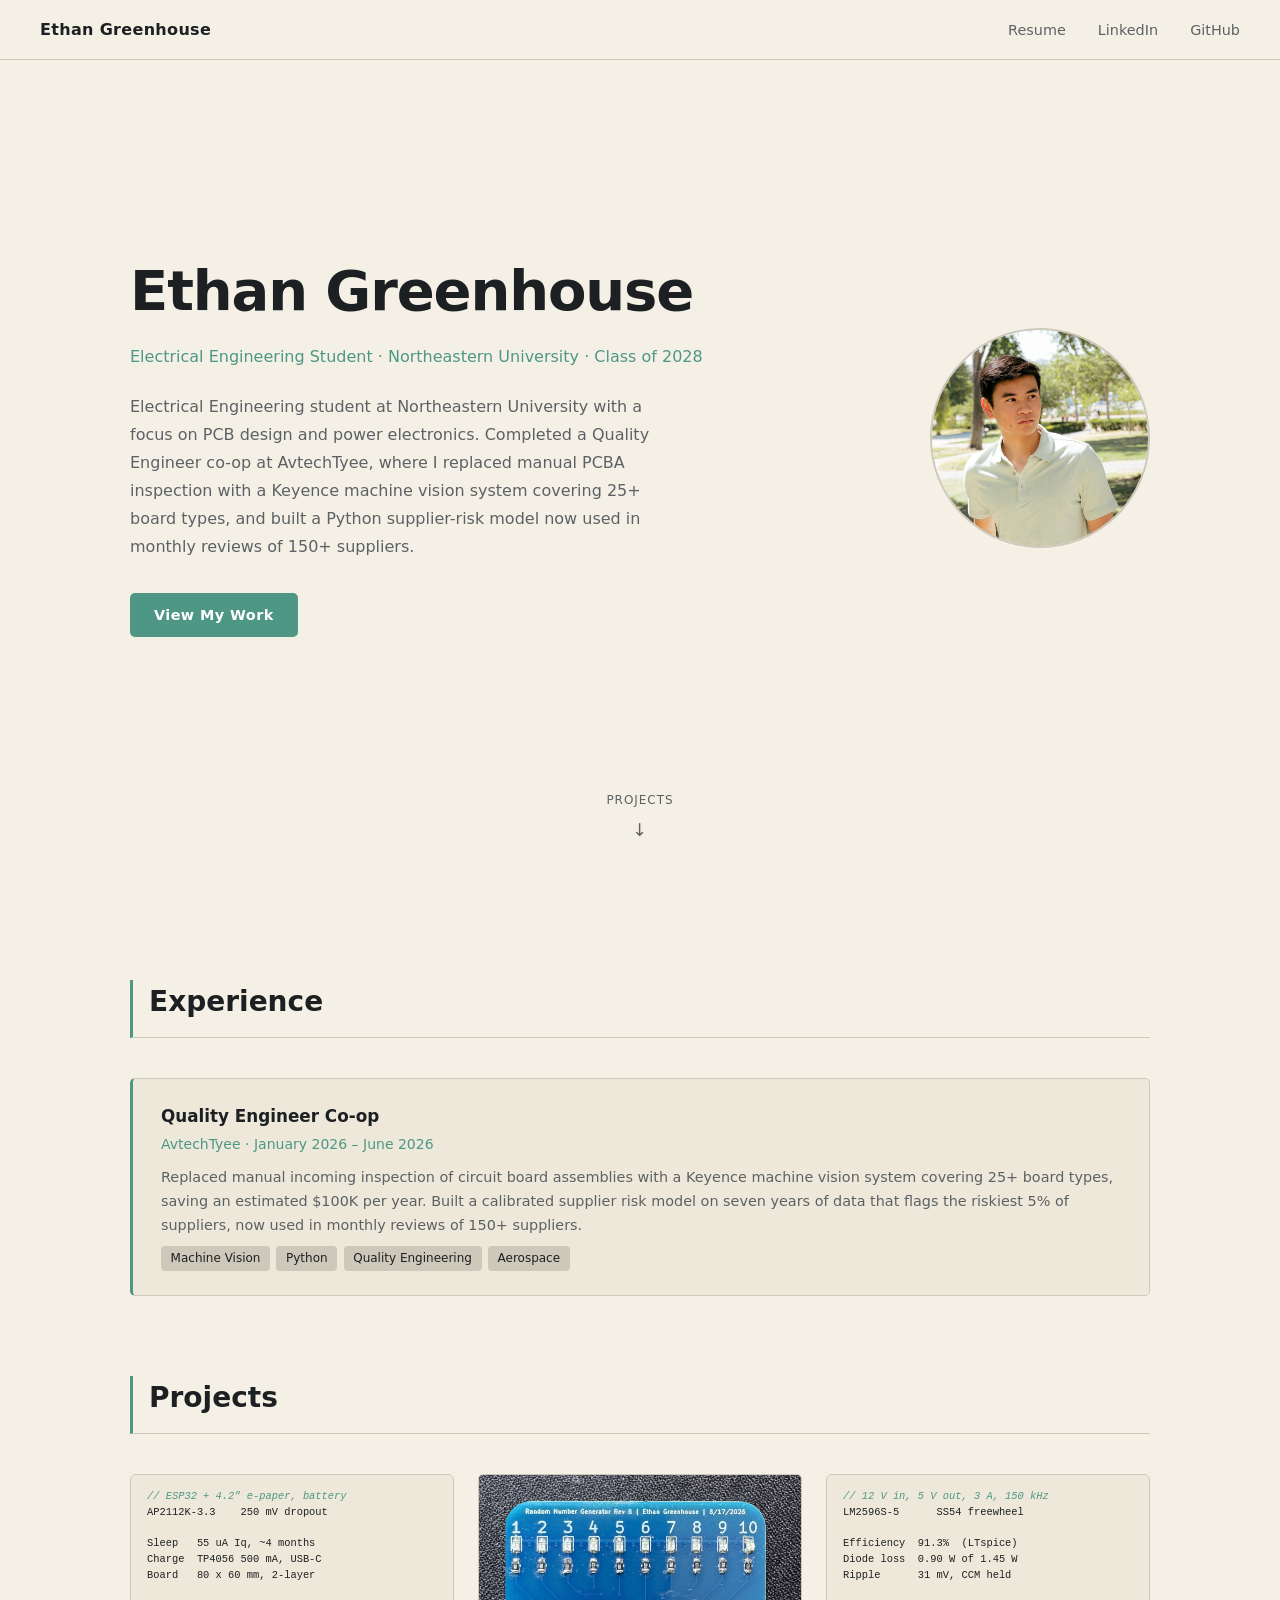
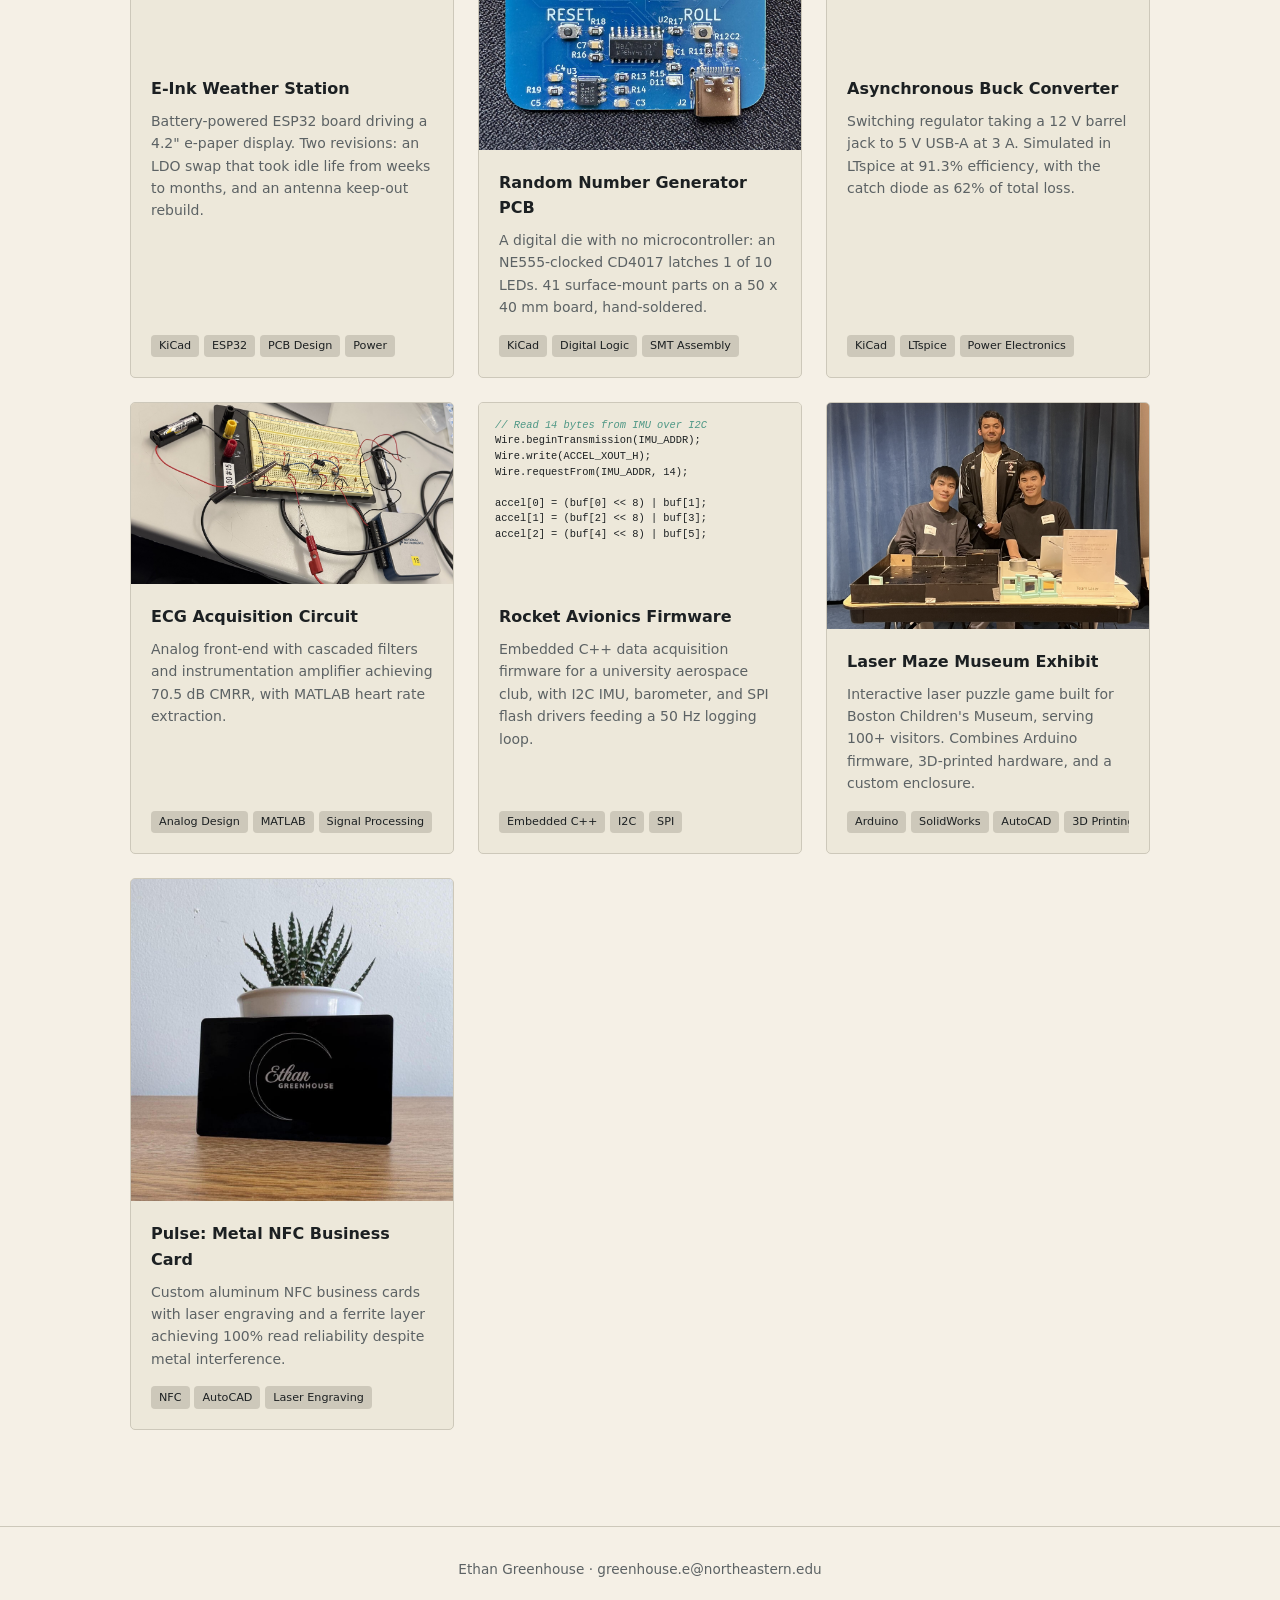
==== index.html @ f6297505 "Add LTspice results, update RNG status, composite render onto cream Reconciling the site against the" ====
<!DOCTYPE html>
<html lang="en">
<head>
  <meta charset="UTF-8" />
  <meta name="viewport" content="width=device-width, initial-scale=1.0" />
  <title>Ethan Greenhouse - Electrical Engineering Portfolio</title>
  <meta name="description" content="Electrical Engineering student at Northeastern University. Portfolio of PCB design, embedded firmware, and analog projects." />
  <link rel="canonical" href="https://ethangreenhouse.com/" />

  <meta property="og:type" content="website" />
  <meta property="og:url" content="https://ethangreenhouse.com/" />
  <meta property="og:title" content="Ethan Greenhouse - Electrical Engineering Portfolio" />
  <meta property="og:description" content="Electrical Engineering student at Northeastern University. Portfolio of PCB design, embedded firmware, and analog projects." />
  <meta property="og:image" content="https://ethangreenhouse.com/images/og-image.png" />

  <meta name="twitter:card" content="summary_large_image" />
  <meta name="twitter:url" content="https://ethangreenhouse.com/" />
  <meta name="twitter:title" content="Ethan Greenhouse - Electrical Engineering Portfolio" />
  <meta name="twitter:description" content="Electrical Engineering student at Northeastern University. Portfolio of PCB design, embedded firmware, and analog projects." />
  <meta name="twitter:image" content="https://ethangreenhouse.com/images/og-image.png" />

  <link rel="icon" type="image/png" href="images/favicon.png" />
  <link rel="stylesheet" href="style.css" />

  <script type="application/ld+json">
  {
    "@context": "https://schema.org",
    "@type": "Person",
    "name": "Ethan Greenhouse",
    "url": "https://ethangreenhouse.com/",
    "image": "https://ethangreenhouse.com/images/profile.jpg",
    "jobTitle": "Electrical Engineering Student",
    "email": "greenhouse.e@northeastern.edu",
    "alumniOf": {
      "@type": "CollegeOrUniversity",
      "name": "Northeastern University"
    },
    "sameAs": [
      "https://www.linkedin.com/in/ethangreenhouse/",
      "https://github.com/EthanGreenhouse"
    ],
    "knowsAbout": [
      "PCB Design",
      "Embedded Firmware",
      "Analog Circuit Design",
      "Signal Processing",
      "KiCad",
      "LTspice",
      "SolidWorks",
      "AutoCAD",
      "C++",
      "Python",
      "MATLAB"
    ]
  }
  </script>
</head>
<body>

  <!-- NAV -->
  <nav>
    <span class="nav-name">Ethan Greenhouse</span>
    <ul>
      <li><a href="https://docs.google.com/document/d/1gsTAR54jjcMOcOAFtvFZfDNUDUgtQ1KB/edit?usp=sharing&ouid=106134167172094507117&rtpof=true&sd=true" target="_blank">Resume</a></li>
      <li><a href="https://www.linkedin.com/in/ethangreenhouse/" target="_blank">LinkedIn</a></li>
      <li><a href="https://github.com/EthanGreenhouse" target="_blank">GitHub</a></li>
    </ul>
  </nav>

  <!-- HERO -->
  <section id="hero">
    <div class="hero-content">
      <div class="hero-text">
        <h1>Ethan Greenhouse</h1>
        <p class="tagline">Electrical Engineering Student · Northeastern University · Class of 2028</p>
        <p class="bio">
          Electrical Engineering student at Northeastern University with a focus on PCB design and power electronics. Completed a Quality Engineer co-op at AvtechTyee, where I replaced manual PCBA inspection with a Keyence machine vision system covering 25+ board types, and built a Python supplier-risk model now used in monthly reviews of 150+ suppliers.
        </p>
        <a href="#projects" class="btn">View My Work</a>
      </div>
      <div class="hero-photo">
        <img src="images/profile.jpg" alt="Ethan Greenhouse" />
      </div>
    </div>
    <div class="scroll-hint">
      <span>Projects</span>
      <div class="arrow">↓</div>
    </div>
  </section>

  <!-- EXPERIENCE -->
  <section id="experience">
    <h2>Experience</h2>
    <a href="projects/avtechtyee-coop.html" class="experience-card">
      <div class="experience-role">Quality Engineer Co-op</div>
      <div class="experience-meta">AvtechTyee · January 2026 – June 2026</div>
      <p class="experience-body">
        Replaced manual incoming inspection of circuit board assemblies with a Keyence machine vision
        system covering 25+ board types, saving an estimated $100K per year. Built a calibrated
        supplier risk model on seven years of data that flags the riskiest 5% of suppliers, now used
        in monthly reviews of 150+ suppliers.
      </p>
      <ul class="tags">
        <li>Machine Vision</li>
        <li>Python</li>
        <li>Quality Engineering</li>
        <li>Aerospace</li>
      </ul>
    </a>
  </section>

  <!-- PROJECTS -->
  <section id="projects">
    <h2>Projects</h2>
    <div class="project-grid">

      <a href="projects/eink-weather-station.html" class="card">
        <div class="card-thumb card-thumb-code">
<pre><span class="cc">// ESP32 + 4.2" e-paper, battery</span>
AP2112K-3.3    250 mV dropout

Sleep   55 uA Iq, ~4 months
Charge  TP4056 500 mA, USB-C
Board   80 x 60 mm, 2-layer</pre>
        </div>
        <div class="card-body">
          <h3>E-Ink Weather Station</h3>
          <p>Battery-powered ESP32 board driving a 4.2" e-paper display. Two revisions: an LDO swap that took idle life from weeks to months, and an antenna keep-out rebuild.</p>
          <ul class="tags">
            <li>KiCad</li>
            <li>ESP32</li>
            <li>PCB Design</li>
            <li>Power</li>
          </ul>
        </div>
      </a>

      <a href="projects/rng-pcb.html" class="card">
        <div class="card-thumb">
          <img src="images/rng-assembled.jpg" alt="Assembled Rev B random number generator board" />
        </div>
        <div class="card-body">
          <h3>Random Number Generator PCB</h3>
          <p>A digital die with no microcontroller: an NE555-clocked CD4017 latches 1 of 10 LEDs. 41 surface-mount parts on a 50 x 40 mm board, hand-soldered.</p>
          <ul class="tags">
            <li>KiCad</li>
            <li>Digital Logic</li>
            <li>SMT Assembly</li>
          </ul>
        </div>
      </a>

      <a href="projects/buck-converter.html" class="card">
        <div class="card-thumb card-thumb-code">
<pre><span class="cc">// 12 V in, 5 V out, 3 A, 150 kHz</span>
LM2596S-5      SS54 freewheel

Efficiency  91.3%  (LTspice)
Diode loss  0.90 W of 1.45 W
Ripple      31 mV, CCM held</pre>
        </div>
        <div class="card-body">
          <h3>Asynchronous Buck Converter</h3>
          <p>Switching regulator taking a 12 V barrel jack to 5 V USB-A at 3 A. Simulated in LTspice at 91.3% efficiency, with the catch diode as 62% of total loss.</p>
          <ul class="tags">
            <li>KiCad</li>
            <li>LTspice</li>
            <li>Power Electronics</li>
          </ul>
        </div>
      </a>

      <a href="projects/ecg-signal-processing.html" class="card">
        <div class="card-thumb">
          <img src="images/ecg-breadboard.jpg" alt="ECG breadboard circuit" />
        </div>
        <div class="card-body">
          <h3>ECG Acquisition Circuit</h3>
          <p>Analog front-end with cascaded filters and instrumentation amplifier achieving 70.5 dB CMRR, with MATLAB heart rate extraction.</p>
          <ul class="tags">
            <li>Analog Design</li>
            <li>MATLAB</li>
            <li>Signal Processing</li>
          </ul>
        </div>
      </a>

      <a href="projects/rocket-avionics.html" class="card">
        <div class="card-thumb card-thumb-code">
<pre><span class="cc">// Read 14 bytes from IMU over I2C</span>
Wire.beginTransmission(IMU_ADDR);
Wire.write(ACCEL_XOUT_H);
Wire.requestFrom(IMU_ADDR, 14);

accel[0] = (buf[0] &lt;&lt; 8) | buf[1];
accel[1] = (buf[2] &lt;&lt; 8) | buf[3];
accel[2] = (buf[4] &lt;&lt; 8) | buf[5];</pre>
        </div>
        <div class="card-body">
          <h3>Rocket Avionics Firmware</h3>
          <p>Embedded C++ data acquisition firmware for a university aerospace club, with I2C IMU, barometer, and SPI flash drivers feeding a 50 Hz logging loop.</p>
          <ul class="tags">
            <li>Embedded C++</li>
            <li>I2C</li>
            <li>SPI</li>
          </ul>
        </div>
      </a>

      <a href="projects/laser-maze.html" class="card">
        <div class="card-thumb">
          <img src="images/laser-maze-team.jpg" alt="Team Laser at Boston Children's Museum" style="object-position: center top;" />
        </div>
        <div class="card-body">
          <h3>Laser Maze Museum Exhibit</h3>
          <p>Interactive laser puzzle game built for Boston Children's Museum, serving 100+ visitors. Combines Arduino firmware, 3D-printed hardware, and a custom enclosure.</p>
          <ul class="tags">
            <li>Arduino</li>
            <li>SolidWorks</li>
            <li>AutoCAD</li>
            <li>3D Printing</li>
          </ul>
        </div>
      </a>

      <a href="projects/pulse-nfc.html" class="card">
        <div class="card-thumb">
          <img src="images/pulse-hero.jpg" alt="Pulse metal NFC business card" style="object-position: center 62%;" />
        </div>
        <div class="card-body">
          <h3>Pulse: Metal NFC Business Card</h3>
          <p>Custom aluminum NFC business cards with laser engraving and a ferrite layer achieving 100% read reliability despite metal interference.</p>
          <ul class="tags">
            <li>NFC</li>
            <li>AutoCAD</li>
            <li>Laser Engraving</li>
          </ul>
        </div>
      </a>

    </div>
  </section>

  <!-- FOOTER -->
  <footer>
    <p>Ethan Greenhouse · <a href="mailto:greenhouse.e@northeastern.edu">greenhouse.e@northeastern.edu</a></p>
  </footer>

</body>
</html>
---- style.css ----
/* ── Reset & Base ── */
*, *::before, *::after {
  box-sizing: border-box;
  margin: 0;
  padding: 0;
}

:root {
  --bg:         #f5f0e6;   /* cream */
  --surface:    #ede8da;   /* slightly deeper cream — cards, surfaces */
  --border:     #cdc8ba;   /* warm gray border */
  --text:       #1c2022;   /* charcoal */
  --muted:      #5c6264;   /* medium charcoal */
  --accent:     #4e9785;   /* muted teal-green */
  --accent-dark:#3a7264;   /* darker teal-green — hover states */
  --accent-dim: #dce9e6;   /* very muted teal-green — tag backgrounds */
  --thumb-bg:   #dbd6ca;   /* warm gray — card thumbnail placeholder */
  --radius:     5px;
  --nav-h:      60px;
}

html {
  scroll-behavior: smooth;
}

body {
  background: var(--bg);
  color: var(--text);
  font-family: 'Segoe UI', system-ui, -apple-system, sans-serif;
  font-size: 16px;
  line-height: 1.6;
}

a {
  color: var(--accent);
  text-decoration: none;
}

/* ── Nav ── */
nav {
  position: fixed;
  top: 0;
  left: 0;
  right: 0;
  height: var(--nav-h);
  background: rgba(245, 240, 230, 0.92);
  backdrop-filter: blur(10px);
  border-bottom: 1px solid var(--border);
  display: flex;
  align-items: center;
  justify-content: space-between;
  padding: 0 2.5rem;
  z-index: 100;
}

.nav-name {
  font-weight: 600;
  font-size: 1rem;
  letter-spacing: 0.02em;
}

nav ul {
  list-style: none;
  display: flex;
  gap: 2rem;
}

nav ul a {
  color: var(--muted);
  font-size: 0.9rem;
  transition: color 0.2s;
}

nav ul a:hover {
  color: var(--text);
}

/* ── Hero ── */
#hero {
  min-height: 100vh;
  display: flex;
  flex-direction: column;
  justify-content: center;
  padding: calc(var(--nav-h) + 2rem) 2.5rem 2rem;
  max-width: 1100px;
  margin: 0 auto;
}

.hero-content {
  display: flex;
  align-items: center;
  gap: 4rem;
  flex: 1;
  padding: 3rem 0;
}

.hero-text {
  flex: 1;
}

.hero-text h1 {
  font-size: clamp(2.2rem, 5vw, 3.5rem);
  font-weight: 700;
  letter-spacing: -0.02em;
  margin-bottom: 0.5rem;
}

.tagline {
  color: var(--accent);
  font-size: 1rem;
  margin-bottom: 1.5rem;
}

.bio {
  color: var(--muted);
  font-size: 1rem;
  max-width: 520px;
  margin-bottom: 2rem;
  line-height: 1.75;
}

.btn {
  display: inline-block;
  padding: 0.65rem 1.5rem;
  background: var(--accent);
  color: #fff;
  border: none;
  border-radius: var(--radius);
  font-size: 0.9rem;
  font-weight: 600;
  letter-spacing: 0.03em;
  transition: background 0.2s;
}

.btn:hover {
  background: var(--accent-dark);
}

/* Hero photo */
.hero-photo {
  flex-shrink: 0;
}

.photo-placeholder {
  width: 220px;
  height: 220px;
  border-radius: 50%;
  border: 2px dashed var(--border);
  background: var(--surface);
  display: flex;
  align-items: center;
  justify-content: center;
  color: var(--muted);
  font-size: 0.85rem;
}

.hero-photo img {
  width: 220px;
  height: 220px;
  border-radius: 50%;
  object-fit: cover;
  border: 2px solid var(--border);
}

/* Scroll hint */
.scroll-hint {
  display: flex;
  flex-direction: column;
  align-items: center;
  gap: 0.35rem;
  color: var(--muted);
  font-size: 0.75rem;
  letter-spacing: 0.08em;
  text-transform: uppercase;
  padding-bottom: 1.5rem;
}

.arrow {
  font-size: 1.1rem;
  animation: bob 1.8s ease-in-out infinite;
}

@keyframes bob {
  0%, 100% { transform: translateY(0); }
  50%       { transform: translateY(5px); }
}

/* ── Experience ── */
#experience {
  max-width: 1100px;
  margin: 0 auto;
  padding: 5rem 2.5rem 0;
}

.experience-card {
  display: block;
  background: var(--surface);
  border: 1px solid var(--border);
  border-left: 3px solid var(--accent);
  border-radius: var(--radius);
  padding: 1.5rem 1.75rem;
  color: var(--text);
  transition: border-color 0.2s, transform 0.2s;
}

.experience-card:hover {
  border-color: var(--accent);
  transform: translateY(-3px);
}

.experience-role {
  font-size: 1.05rem;
  font-weight: 600;
}

.experience-meta {
  color: var(--accent);
  font-size: 0.875rem;
  margin: 0.2rem 0 0.7rem;
}

.experience-card p.experience-body {
  color: var(--muted);
  font-size: 0.9rem;
  line-height: 1.65;
}

/* ── Projects ── */
#projects {
  max-width: 1100px;
  margin: 0 auto;
  padding: 5rem 2.5rem 6rem;
}

#projects h2,
#experience h2 {
  font-size: 1.75rem;
  font-weight: 700;
  margin-bottom: 2.5rem;
  padding-bottom: 0.75rem;
  padding-left: 1rem;
  border-bottom: 1px solid var(--border);
  border-left: 3px solid var(--accent);
}

.project-grid {
  display: grid;
  grid-template-columns: repeat(auto-fill, minmax(300px, 1fr));
  gap: 1.5rem;
}

/* ── Card ── */
.card {
  display: flex;
  flex-direction: column;
  background: var(--surface);
  border: 1px solid var(--border);
  border-radius: var(--radius);
  overflow: hidden;
  color: var(--text);
  transition: border-color 0.2s, transform 0.2s;
}

.card:hover {
  border-color: var(--accent);
  transform: translateY(-3px);
}

.card-thumb {
  width: 100%;
  aspect-ratio: 16 / 9;
  background: var(--thumb-bg);
  display: flex;
  align-items: center;
  justify-content: center;
  color: var(--muted);
  font-size: 0.85rem;
}

.card-thumb img {
  width: 100%;
  height: 100%;
  object-fit: cover;
}

/* Coming Soon thumbnail variant */
.card-thumb-soon {
  background: var(--surface);
  color: var(--muted);
  font-size: 0.9rem;
  font-weight: 500;
  letter-spacing: 0.08em;
  text-transform: uppercase;
}

/* Code snippet thumbnail variant */
.card-thumb-code {
  background: var(--surface);
  align-items: stretch;
  justify-content: stretch;
  padding: 0.9rem 1rem;
  overflow: hidden;
}

.card-thumb-code pre {
  margin: 0;
  font-family: 'Consolas', 'Monaco', 'Courier New', monospace;
  font-size: 0.65rem;
  line-height: 1.5;
  color: var(--text);
  white-space: pre;
  overflow: hidden;
}

.card-thumb-code .cc {
  color: var(--accent);
  font-style: italic;
}

.card-body {
  padding: 1.25rem;
  display: flex;
  flex-direction: column;
  gap: 0.5rem;
  flex: 1;
}

.card-body h3 {
  font-size: 1rem;
  font-weight: 600;
}

.card-body p {
  color: var(--muted);
  font-size: 0.875rem;
  line-height: 1.6;
  flex: 1;
}

.tags {
  list-style: none;
  display: flex;
  flex-wrap: wrap;
  gap: 0.4rem;
  margin-top: 0.5rem;
}

.card .tags {
  flex-wrap: nowrap;
  overflow: hidden;
  gap: 0.3rem;
}

.card .tags li {
  font-size: 0.7rem;
  padding: 0.15rem 0.5rem;
  white-space: nowrap;
  flex-shrink: 0;
}

.tags li {
  background: var(--border);
  color: var(--text);
  font-size: 0.75rem;
  padding: 0.2rem 0.6rem;
  border-radius: 4px;
}

/* ── Footer ── */
footer {
  border-top: 1px solid var(--border);
  text-align: center;
  padding: 2rem;
  color: var(--muted);
  font-size: 0.85rem;
}

footer a {
  color: var(--muted);
}

footer a:hover {
  color: var(--text);
}

/* ── Responsive ── */
@media (max-width: 880px) {
  nav {
    padding: 0 1.5rem;
  }

  nav ul {
    gap: 1.2rem;
  }

  nav ul a {
    font-size: 0.85rem;
  }
}

@media (max-width: 680px) {
  .hero-content {
    flex-direction: column-reverse;
    gap: 2rem;
    text-align: center;
    padding: 2rem 0;
  }

  .bio {
    margin: 0 auto 2rem;
  }

  .hero-text h1 {
    font-size: 2rem;
  }

  .photo-placeholder,
  .hero-photo img {
    width: 180px;
    height: 180px;
  }

  nav {
    padding: 0 1rem;
  }

  nav ul {
    gap: 1rem;
  }

  nav ul a {
    font-size: 0.8rem;
  }

  .nav-name {
    font-size: 0.9rem;
  }

  #hero,
  #projects,
  #experience {
    padding-left: 1.25rem;
    padding-right: 1.25rem;
  }

  #experience {
    padding-top: 3rem;
  }

  #projects {
    padding-top: 3rem;
    padding-bottom: 4rem;
  }

  #projects h2,
  #experience h2 {
    font-size: 1.4rem;
  }

  .project-grid {
    grid-template-columns: 1fr;
    gap: 1.25rem;
  }

  /* Allow card tags to wrap on mobile since cards are full-width */
  .card .tags {
    flex-wrap: wrap;
    overflow: visible;
  }
}

@media (max-width: 420px) {
  nav ul {
    gap: 0.7rem;
  }

  .hero-text h1 {
    font-size: 1.7rem;
  }
}
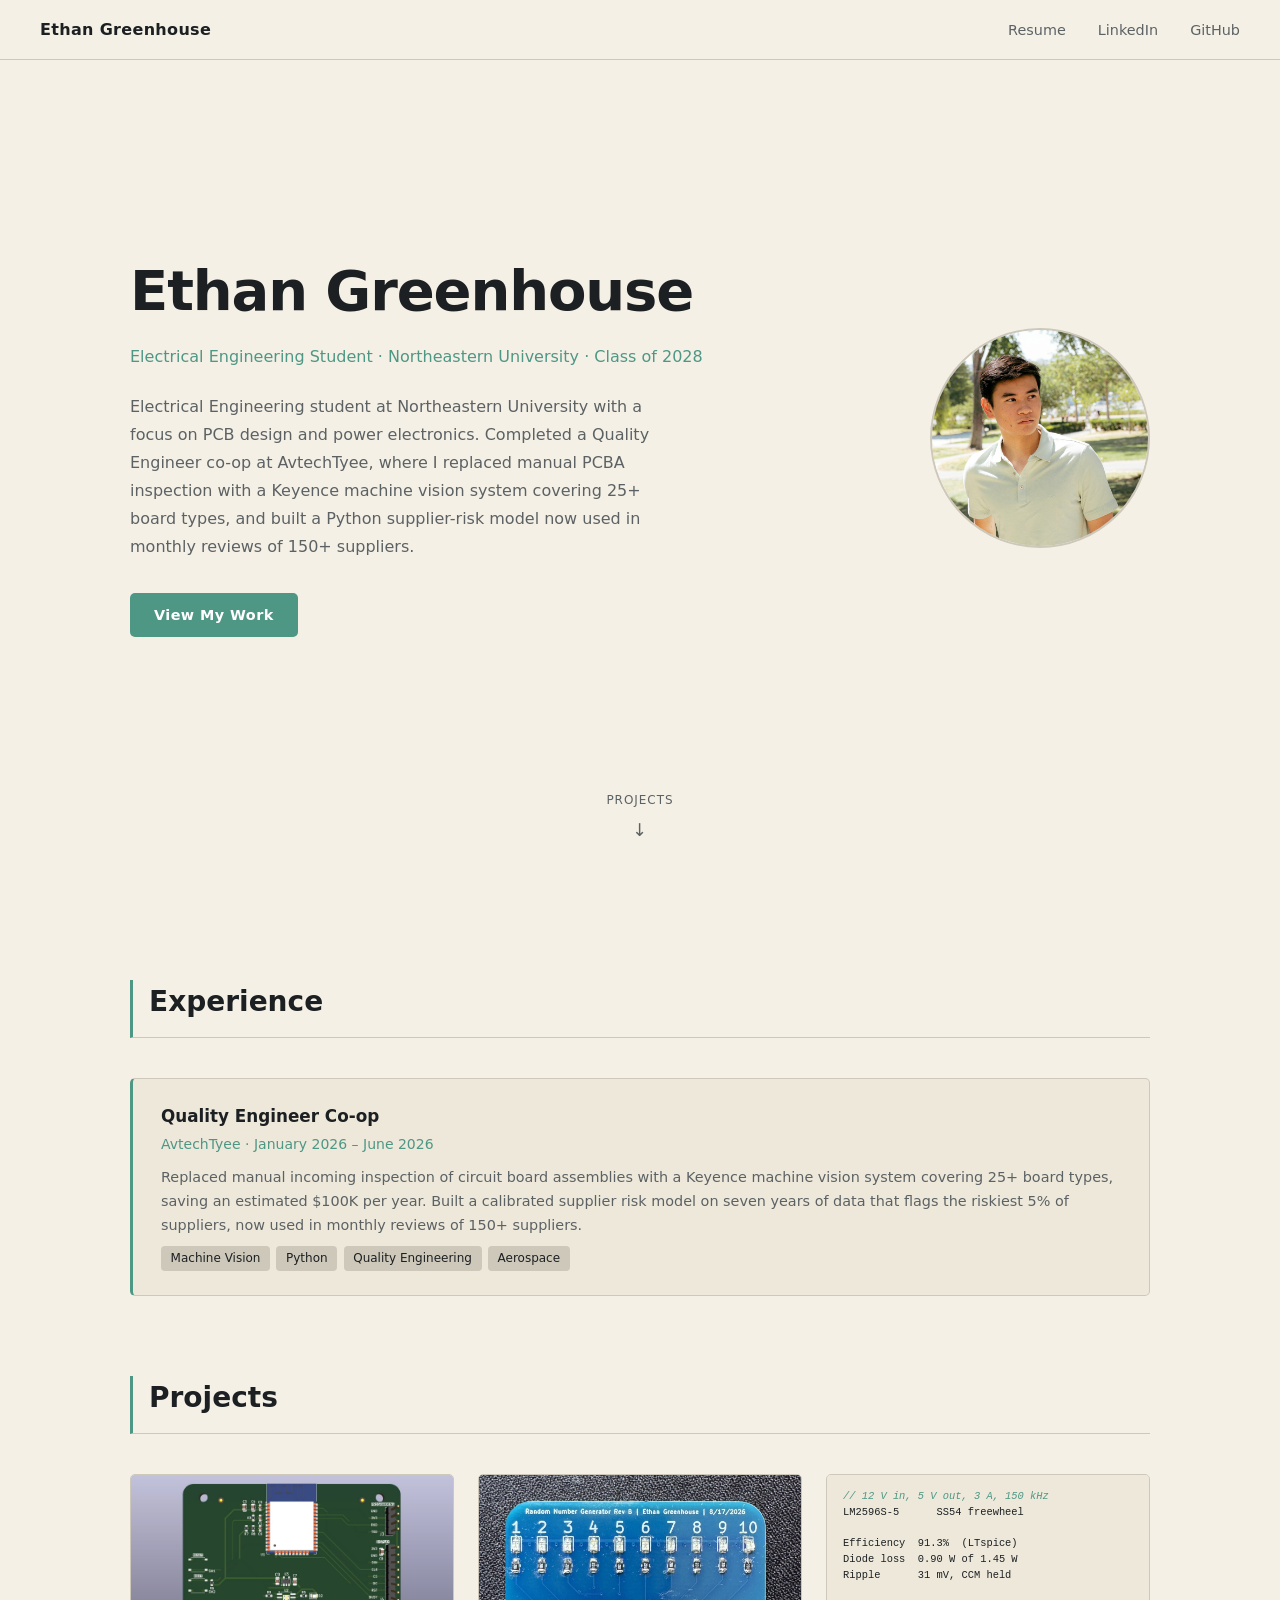
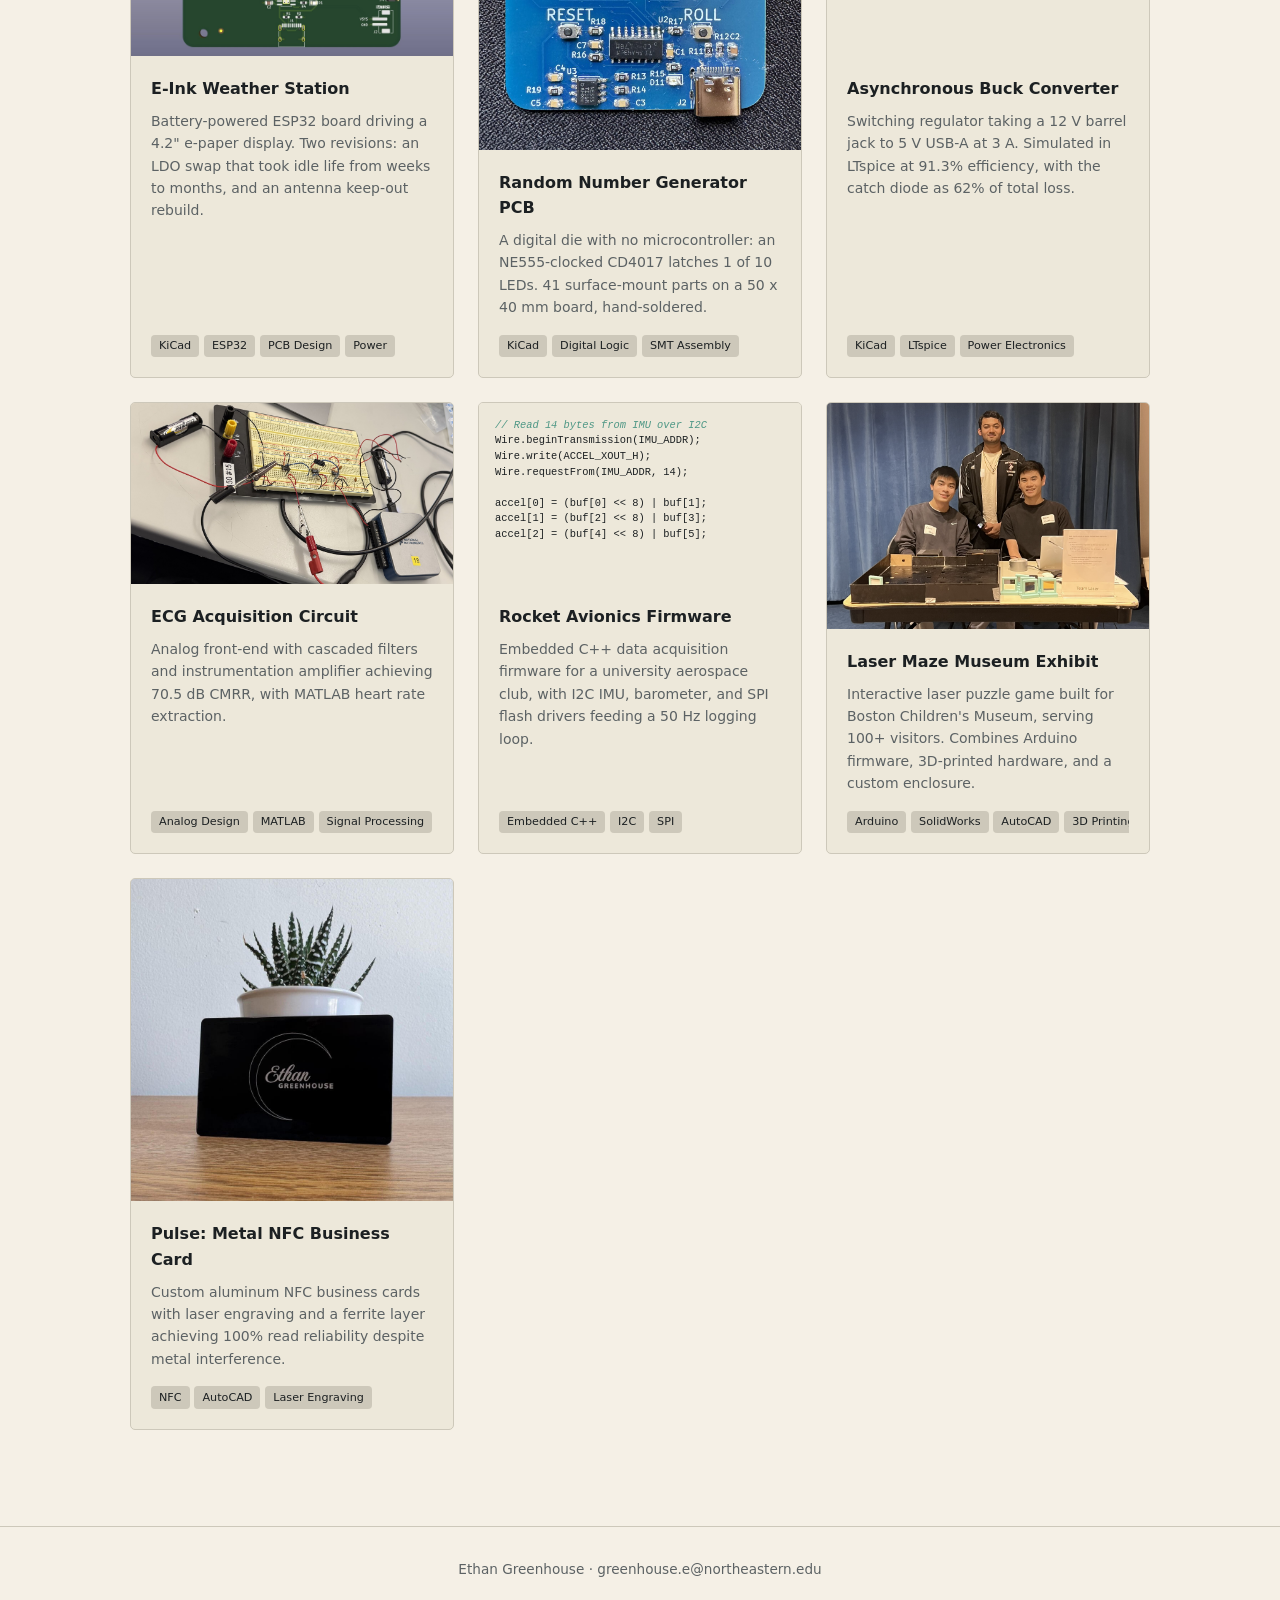
==== commit 473b93ec: "Revert weather render to the original export, use it on the home card Restores images/weather-render" ====
--- a/index.html
+++ b/index.html
@@ -115,13 +115,8 @@
     <div class="project-grid">
 
       <a href="projects/eink-weather-station.html" class="card">
-        <div class="card-thumb card-thumb-code">
-<pre><span class="cc">// ESP32 + 4.2" e-paper, battery</span>
-AP2112K-3.3    250 mV dropout
-
-Sleep   55 uA Iq, ~4 months
-Charge  TP4056 500 mA, USB-C
-Board   80 x 60 mm, 2-layer</pre>
+        <div class="card-thumb">
+          <img src="images/weather-render-card.jpg" alt="3D render of the Rev B.2 weather station board" />
         </div>
         <div class="card-body">
           <h3>E-Ink Weather Station</h3>
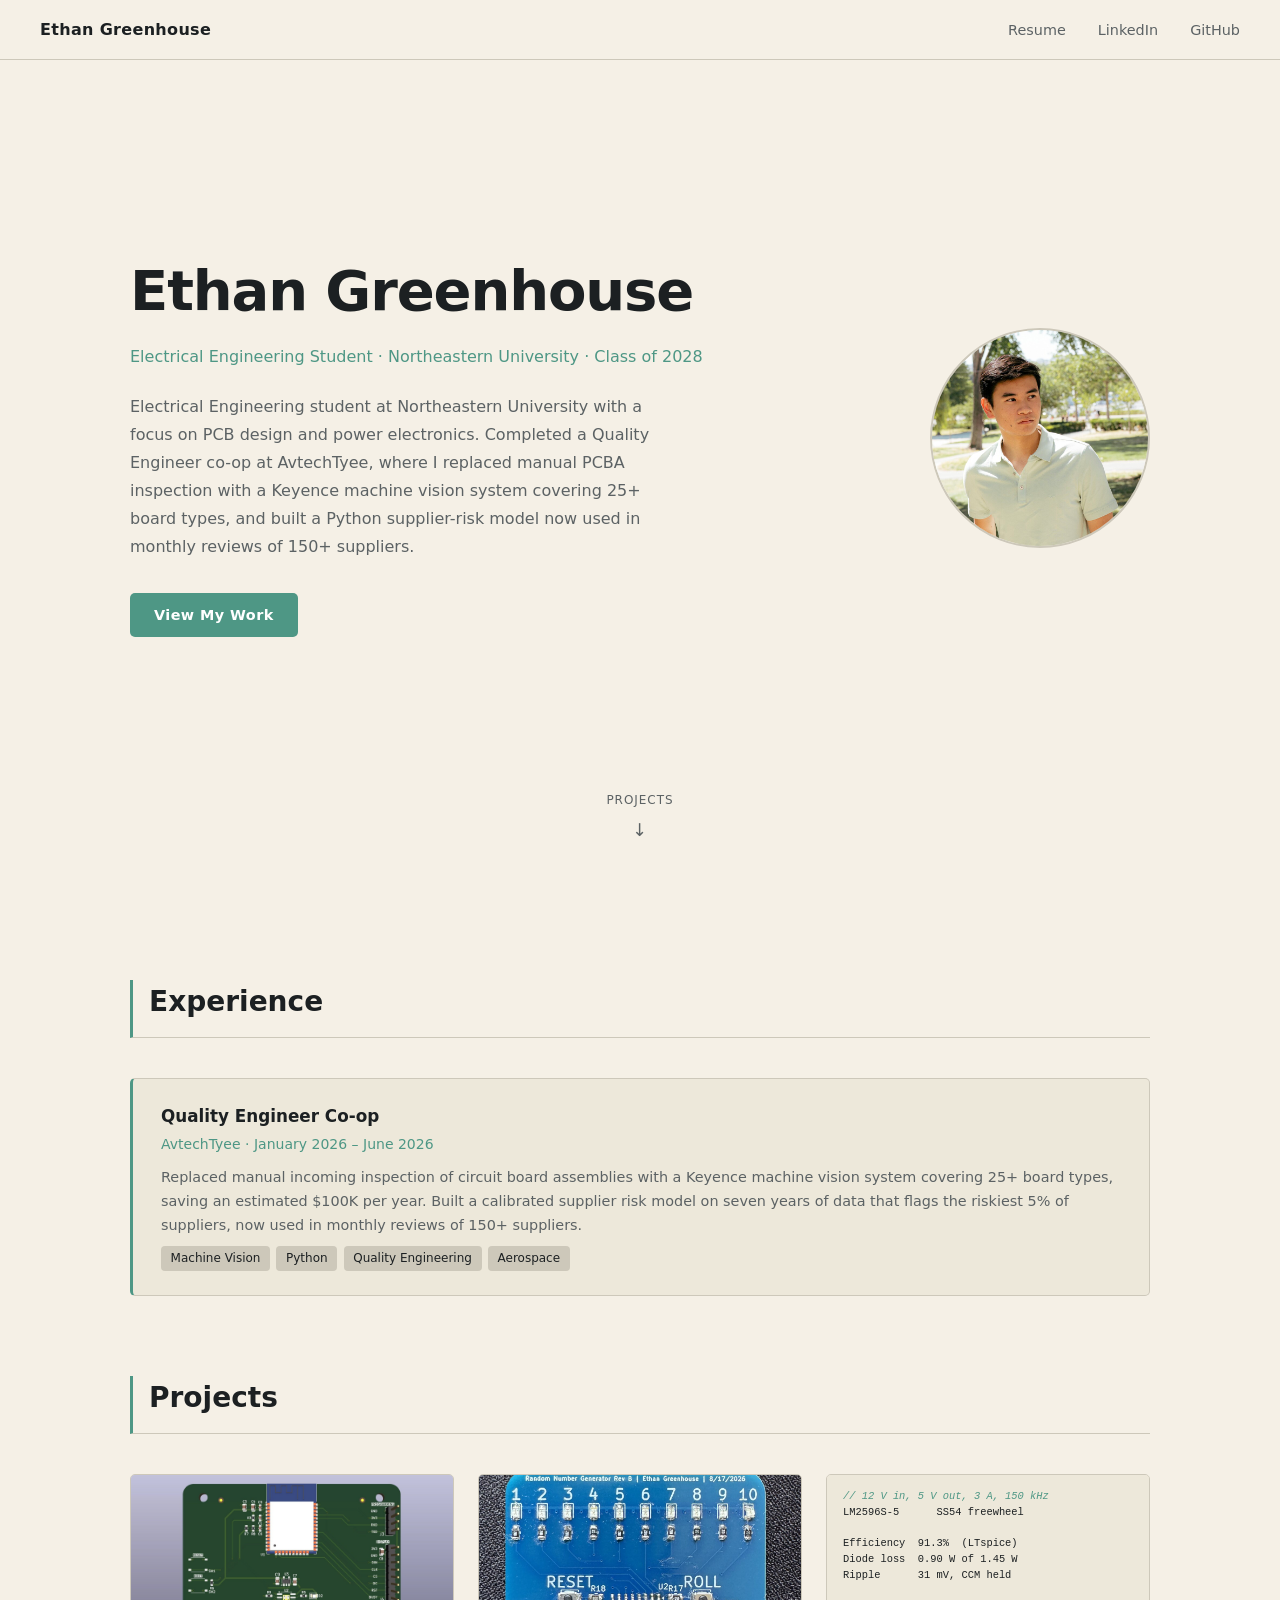
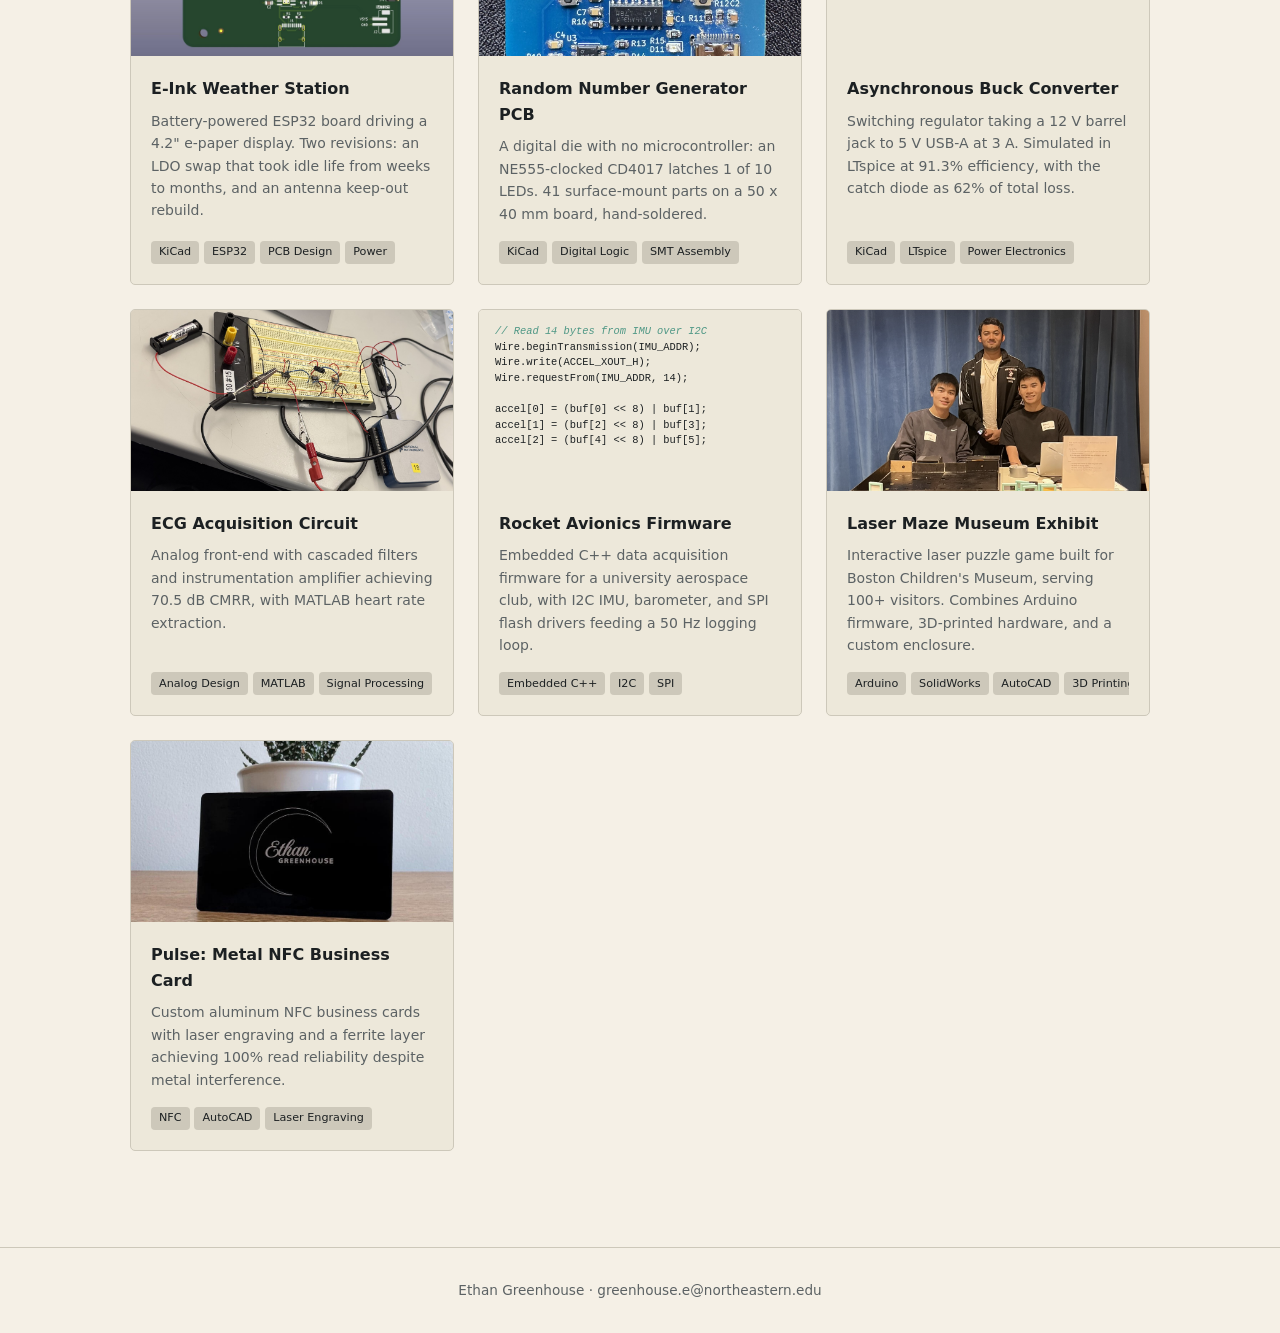
==== commit 331abed3: "Fix card thumbnails escaping their 16:9 ratio .card-thumb declared aspect-ratio 16/9, but any image " ====
--- a/index.html
+++ b/index.html
@@ -132,7 +132,7 @@
 
       <a href="projects/rng-pcb.html" class="card">
         <div class="card-thumb">
-          <img src="images/rng-assembled.jpg" alt="Assembled Rev B random number generator board" />
+          <img src="images/rng-assembled.jpg" alt="Assembled Rev B random number generator board" style="object-position: center 35%;" />
         </div>
         <div class="card-body">
           <h3>Random Number Generator PCB</h3>
--- a/style.css
+++ b/style.css
@@ -267,6 +267,8 @@
 }
 
 .card-thumb {
+  position: relative;
+  overflow: hidden;
   width: 100%;
   aspect-ratio: 16 / 9;
   background: var(--thumb-bg);
@@ -277,7 +279,13 @@
   font-size: 0.85rem;
 }
 
+/* Absolutely positioned so the image cannot contribute intrinsic height.
+   With height:100% alone, a percentage against an aspect-ratio-derived
+   height is indefinite, so any image taller than 16:9 fell back to its
+   own size and stretched the thumbnail out of ratio. */
 .card-thumb img {
+  position: absolute;
+  inset: 0;
   width: 100%;
   height: 100%;
   object-fit: cover;
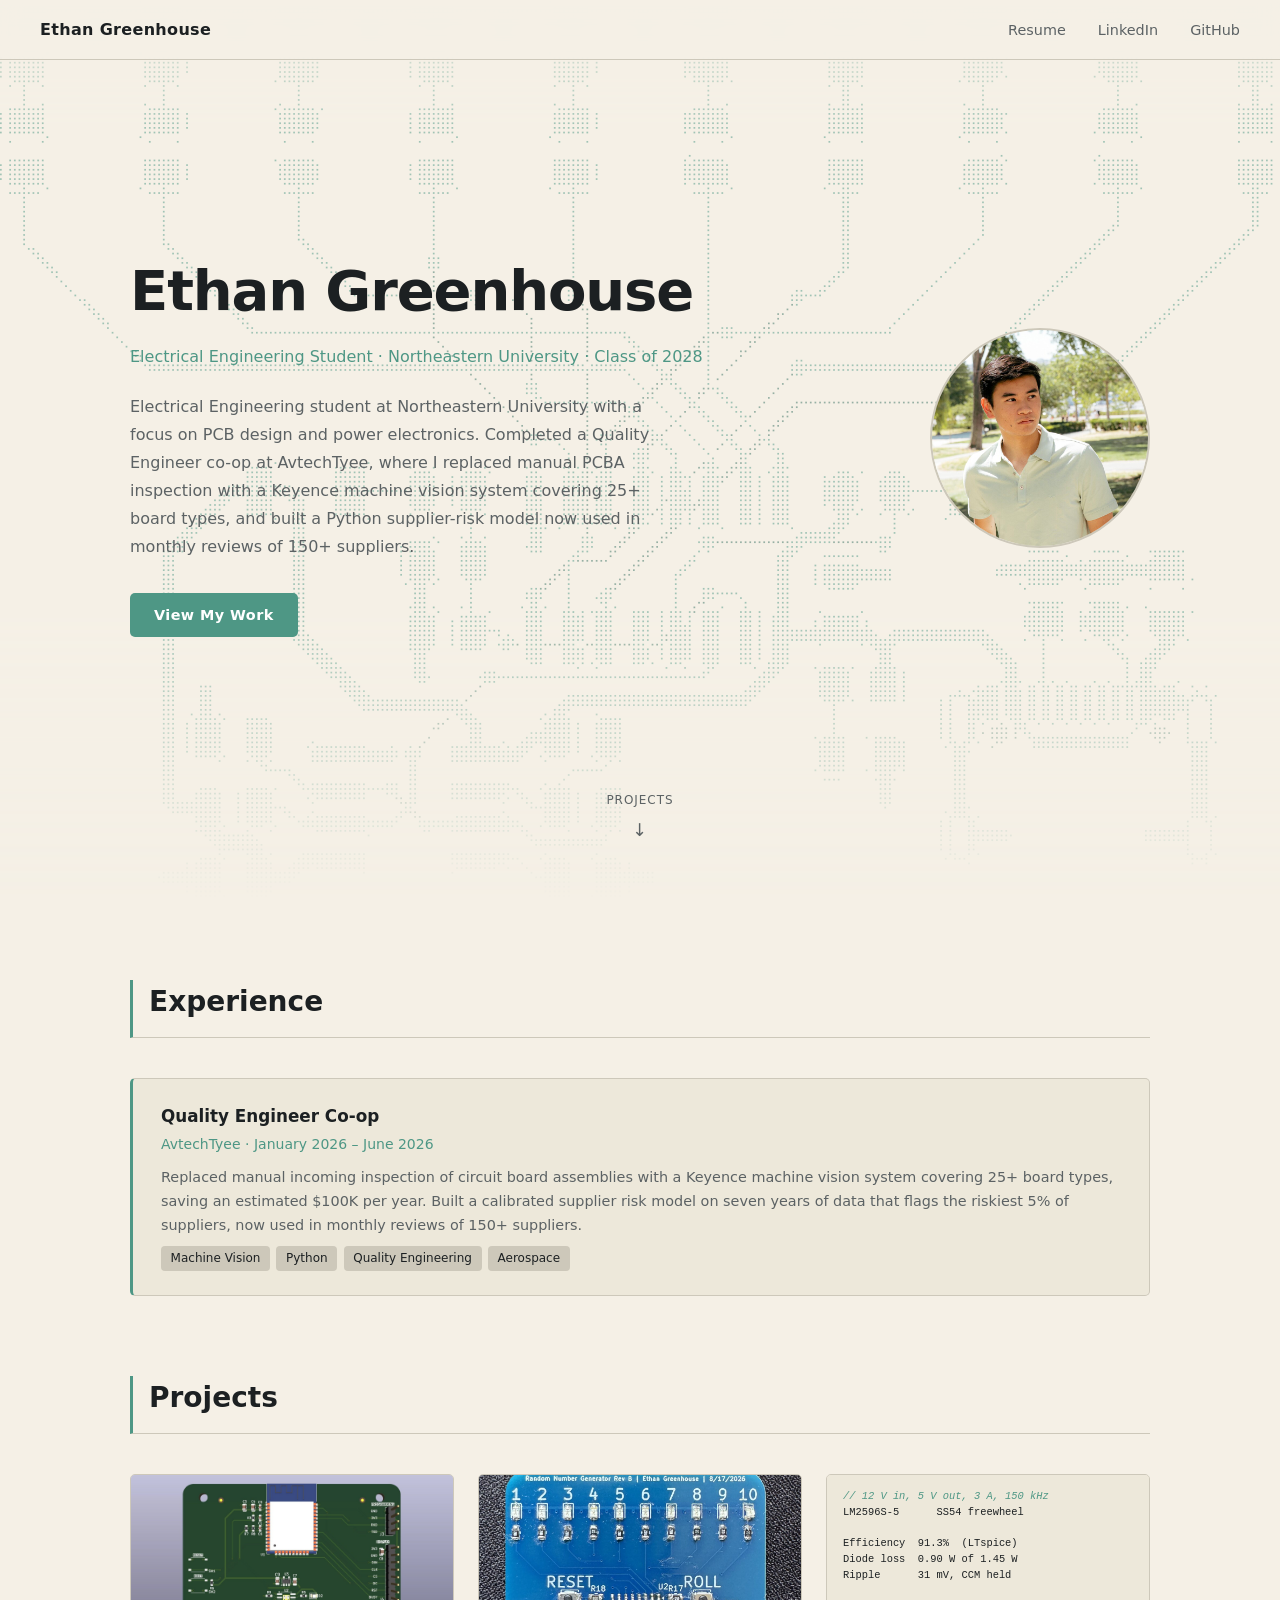
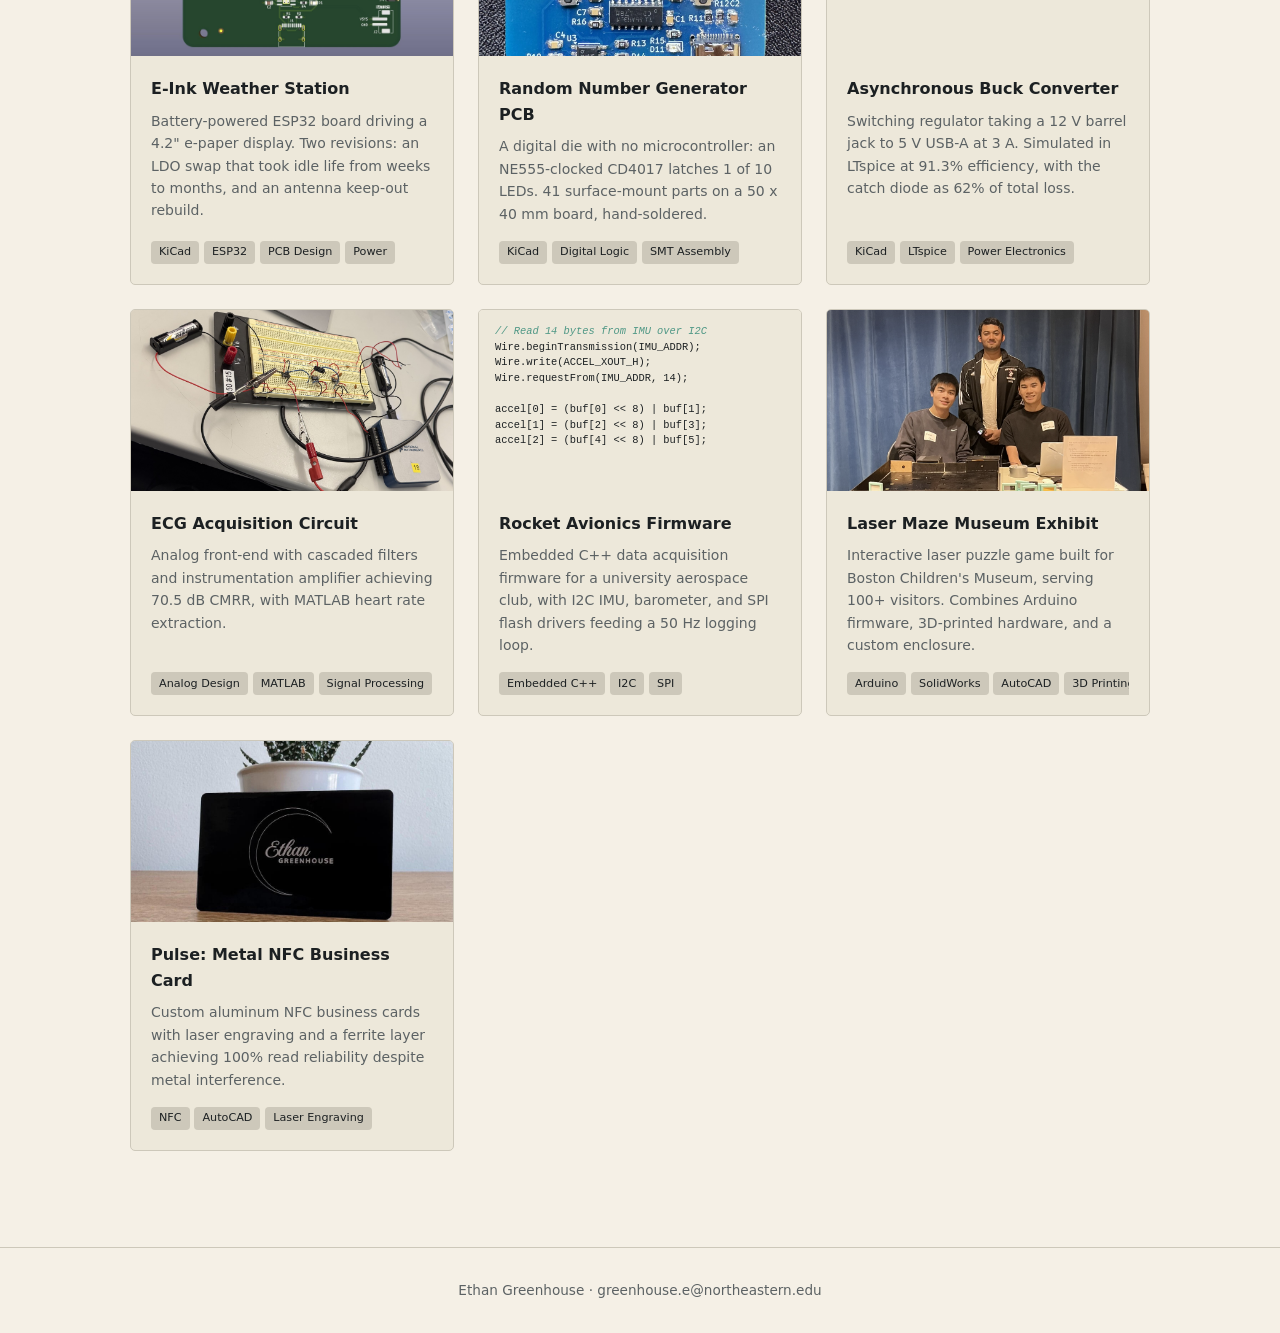
==== commit 6bbca552: "Add an interactive circuit field behind the hero The hero now sits over a particle field sampled fro" ====
--- a/index.html
+++ b/index.html
@@ -69,6 +69,7 @@
 
   <!-- HERO -->
   <section id="hero">
+    <div class="hero-bg" aria-hidden="true"><canvas></canvas></div>
     <div class="hero-content">
       <div class="hero-text">
         <h1>Ethan Greenhouse</h1>
@@ -241,5 +242,6 @@
     <p>Ethan Greenhouse · <a href="mailto:greenhouse.e@northeastern.edu">greenhouse.e@northeastern.edu</a></p>
   </footer>
 
+  <script src="circuit.js" defer></script>
 </body>
 </html>
--- a/style.css
+++ b/style.css
@@ -82,8 +82,6 @@
   flex-direction: column;
   justify-content: center;
   padding: calc(var(--nav-h) + 2rem) 2.5rem 2rem;
-  max-width: 1100px;
-  margin: 0 auto;
 }
 
 .hero-content {
@@ -92,6 +90,9 @@
   gap: 4rem;
   flex: 1;
   padding: 3rem 0;
+  width: 100%;
+  max-width: 1020px;
+  margin: 0 auto;
 }
 
 .hero-text {
@@ -185,6 +186,53 @@
   50%       { transform: translateY(5px); }
 }
 
+/* ── Hero circuit background ── */
+#hero {
+  position: relative;
+  overflow: hidden;
+}
+
+#hero .scroll-hint {
+  width: 100%;
+  max-width: 1020px;
+  margin: 0 auto;
+}
+
+/* Sits behind everything and never takes pointer events, so the button and
+   links stay clickable. The hero itself tracks the cursor instead. */
+.hero-bg {
+  position: absolute;
+  inset: 0;
+  z-index: 0;
+  pointer-events: none;
+  /* Fade in under the nav and out into the page, so the field does not stop
+     at a hard line where the section ends. */
+  -webkit-mask-image: linear-gradient(to bottom,
+    transparent 0%, #000 14%, #000 68%, transparent 100%);
+  mask-image: linear-gradient(to bottom,
+    transparent 0%, #000 14%, #000 68%, transparent 100%);
+}
+
+.hero-bg canvas {
+  display: block;
+  width: 100%;
+  height: 100%;
+}
+
+#hero .hero-content,
+#hero .scroll-hint {
+  position: relative;
+  z-index: 1;
+}
+
+/* On a tall phone the board has to be cropped so hard that it reads as
+   scattered dots rather than a circuit, so it is dropped there. */
+@media (max-width: 700px) {
+  .hero-bg {
+    display: none;
+  }
+}
+
 /* ── Experience ── */
 #experience {
   max-width: 1100px;
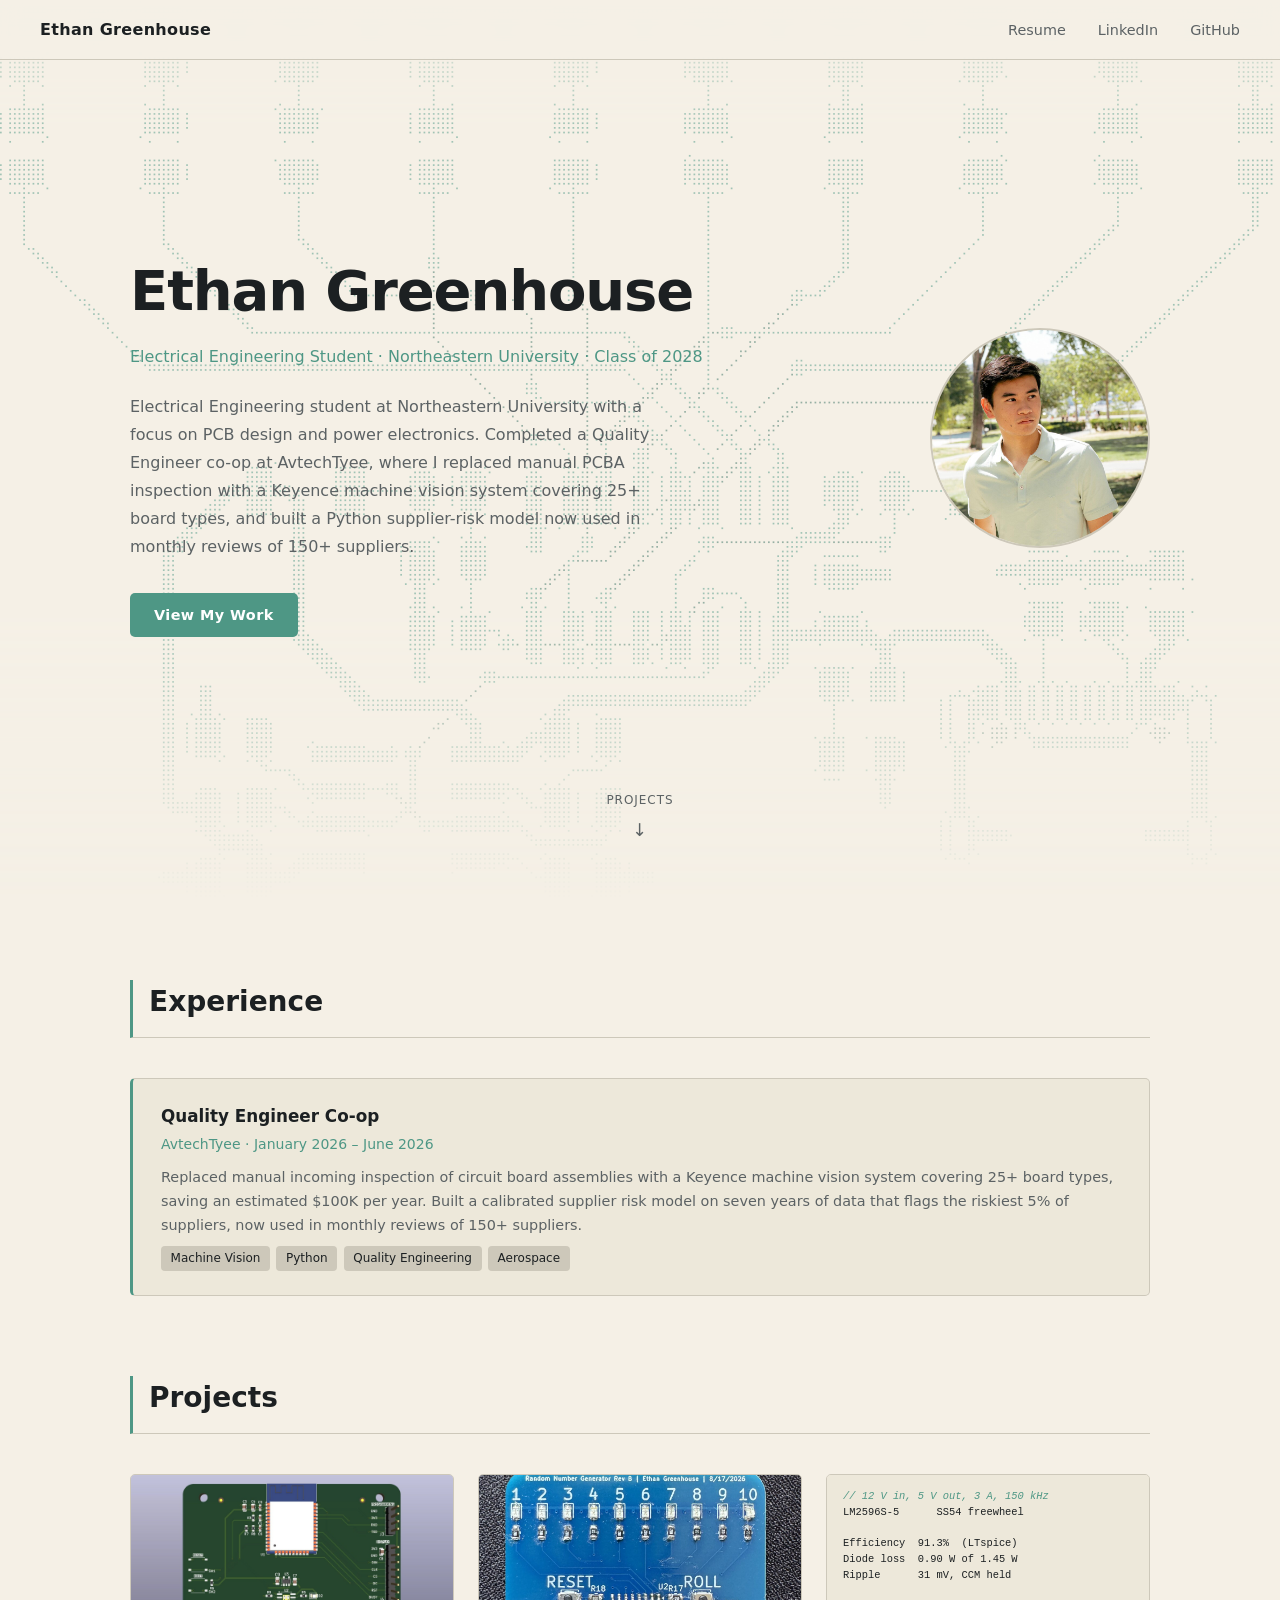
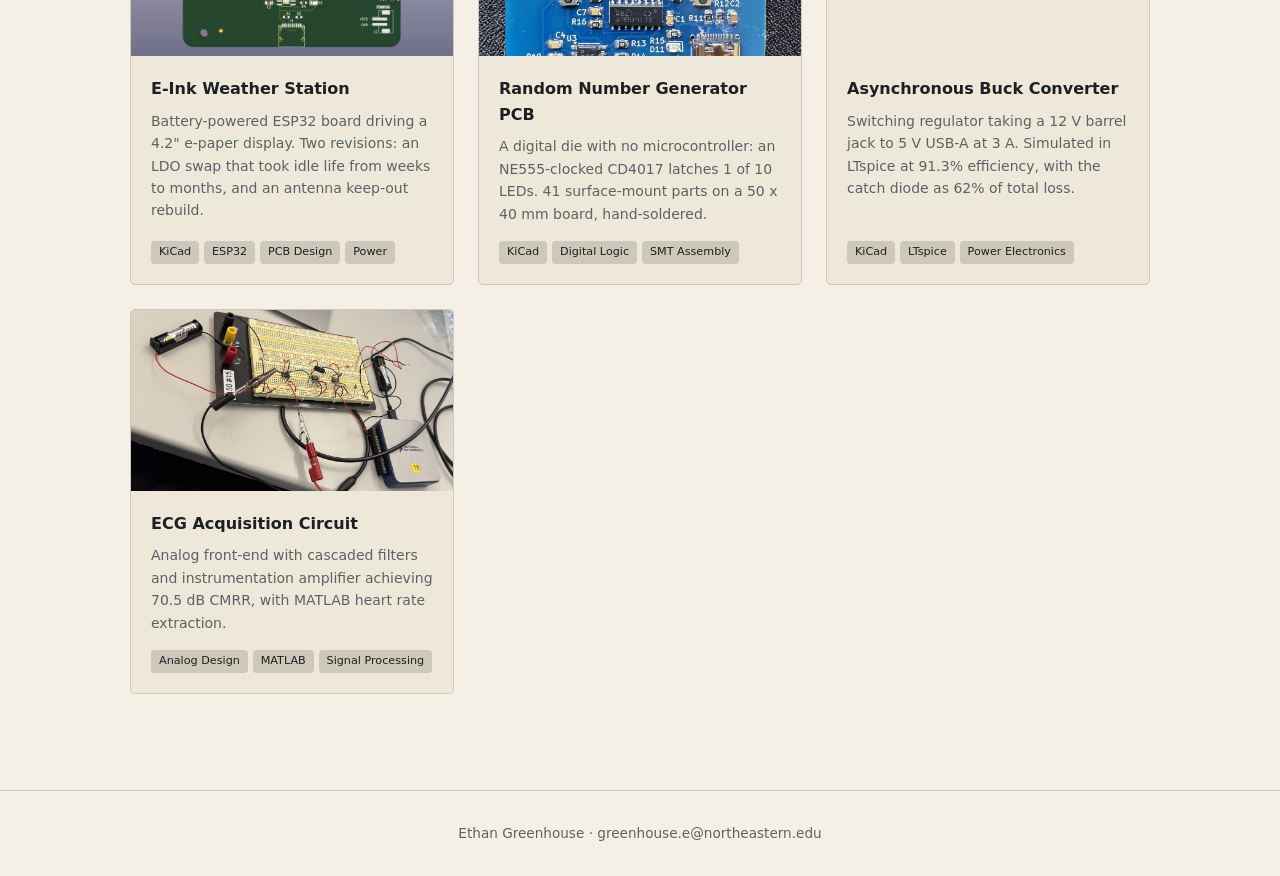
==== commit eed15278: "Archive three projects and reconcile the site with the resume The resume dropped Rocket Avionics, La" ====
--- a/index.html
+++ b/index.html
@@ -44,6 +44,7 @@
       "Embedded Firmware",
       "Analog Circuit Design",
       "Signal Processing",
+      "Altium Designer",
       "KiCad",
       "LTspice",
       "SolidWorks",
@@ -181,59 +182,6 @@
         </div>
       </a>
 
-      <a href="projects/rocket-avionics.html" class="card">
-        <div class="card-thumb card-thumb-code">
-<pre><span class="cc">// Read 14 bytes from IMU over I2C</span>
-Wire.beginTransmission(IMU_ADDR);
-Wire.write(ACCEL_XOUT_H);
-Wire.requestFrom(IMU_ADDR, 14);
-
-accel[0] = (buf[0] &lt;&lt; 8) | buf[1];
-accel[1] = (buf[2] &lt;&lt; 8) | buf[3];
-accel[2] = (buf[4] &lt;&lt; 8) | buf[5];</pre>
-        </div>
-        <div class="card-body">
-          <h3>Rocket Avionics Firmware</h3>
-          <p>Embedded C++ data acquisition firmware for a university aerospace club, with I2C IMU, barometer, and SPI flash drivers feeding a 50 Hz logging loop.</p>
-          <ul class="tags">
-            <li>Embedded C++</li>
-            <li>I2C</li>
-            <li>SPI</li>
-          </ul>
-        </div>
-      </a>
-
-      <a href="projects/laser-maze.html" class="card">
-        <div class="card-thumb">
-          <img src="images/laser-maze-team.jpg" alt="Team Laser at Boston Children's Museum" style="object-position: center top;" />
-        </div>
-        <div class="card-body">
-          <h3>Laser Maze Museum Exhibit</h3>
-          <p>Interactive laser puzzle game built for Boston Children's Museum, serving 100+ visitors. Combines Arduino firmware, 3D-printed hardware, and a custom enclosure.</p>
-          <ul class="tags">
-            <li>Arduino</li>
-            <li>SolidWorks</li>
-            <li>AutoCAD</li>
-            <li>3D Printing</li>
-          </ul>
-        </div>
-      </a>
-
-      <a href="projects/pulse-nfc.html" class="card">
-        <div class="card-thumb">
-          <img src="images/pulse-hero.jpg" alt="Pulse metal NFC business card" style="object-position: center 62%;" />
-        </div>
-        <div class="card-body">
-          <h3>Pulse: Metal NFC Business Card</h3>
-          <p>Custom aluminum NFC business cards with laser engraving and a ferrite layer achieving 100% read reliability despite metal interference.</p>
-          <ul class="tags">
-            <li>NFC</li>
-            <li>AutoCAD</li>
-            <li>Laser Engraving</li>
-          </ul>
-        </div>
-      </a>
-
     </div>
   </section>
 
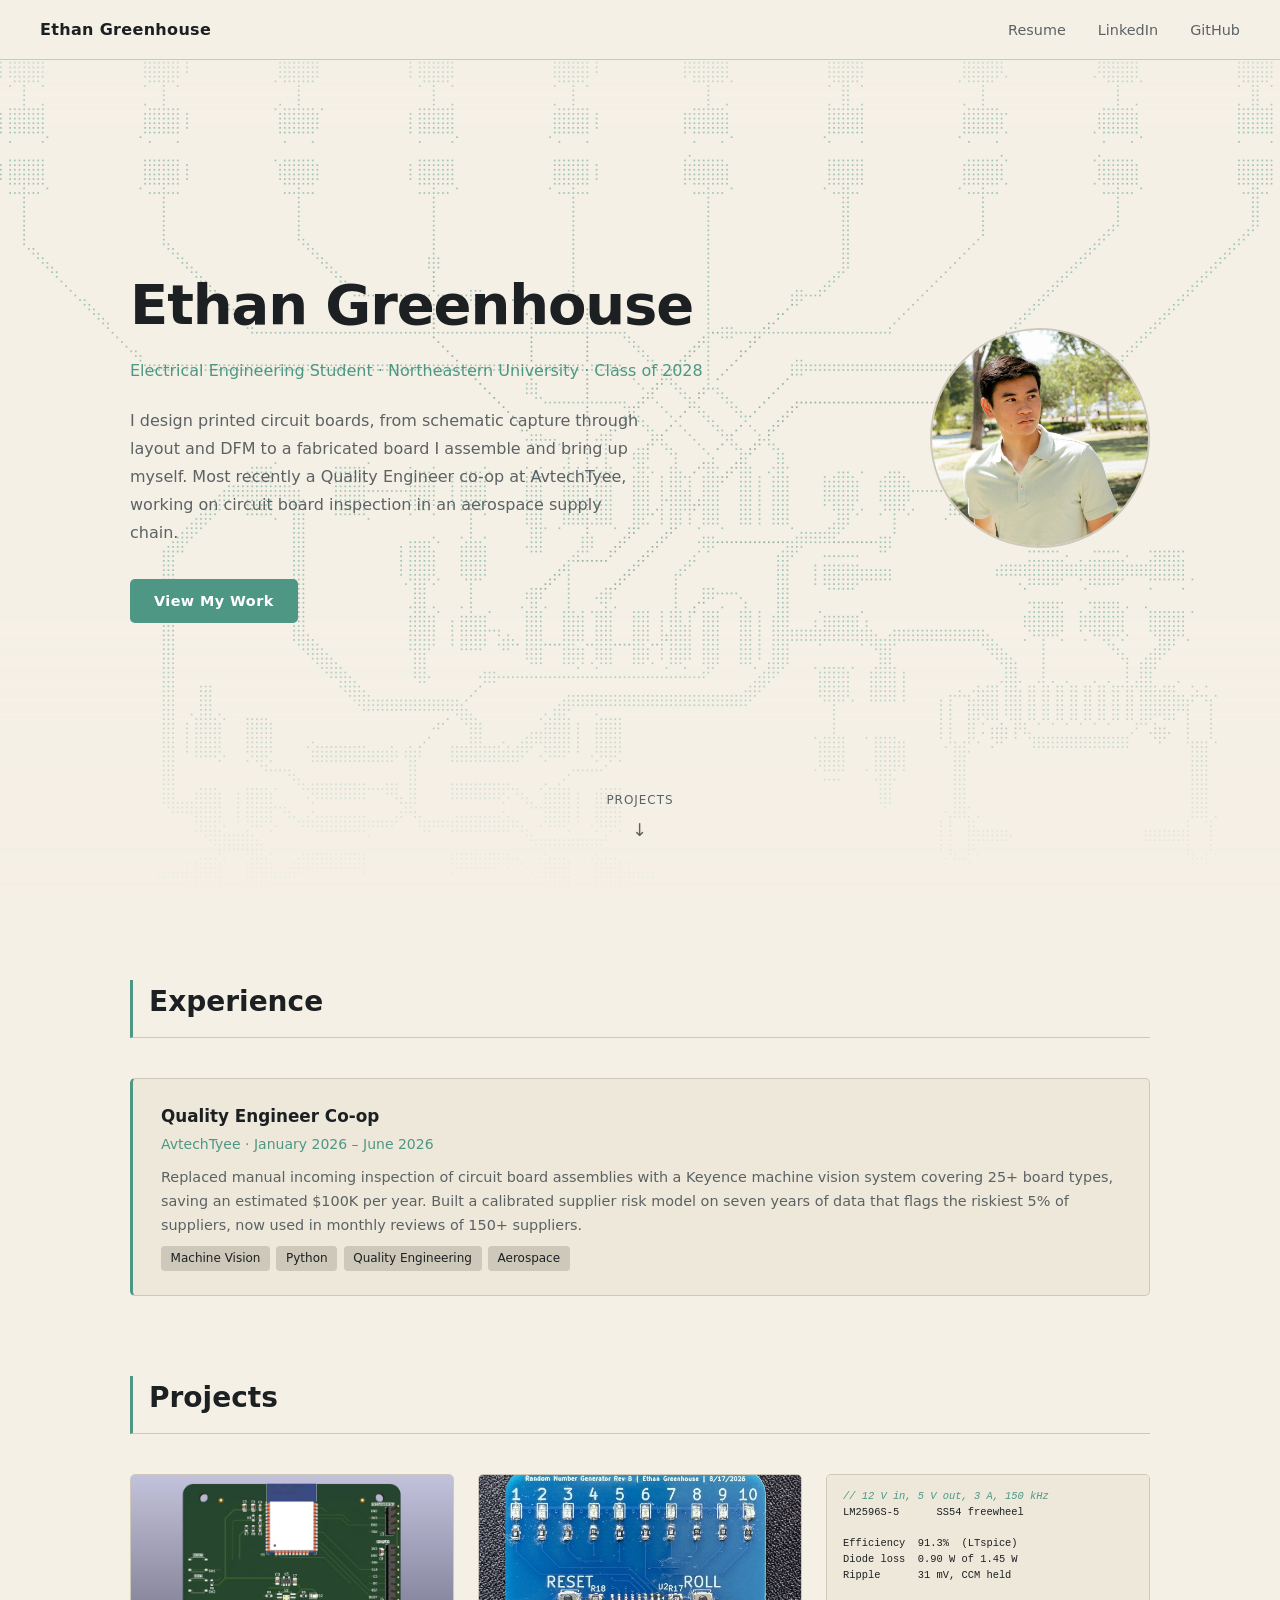
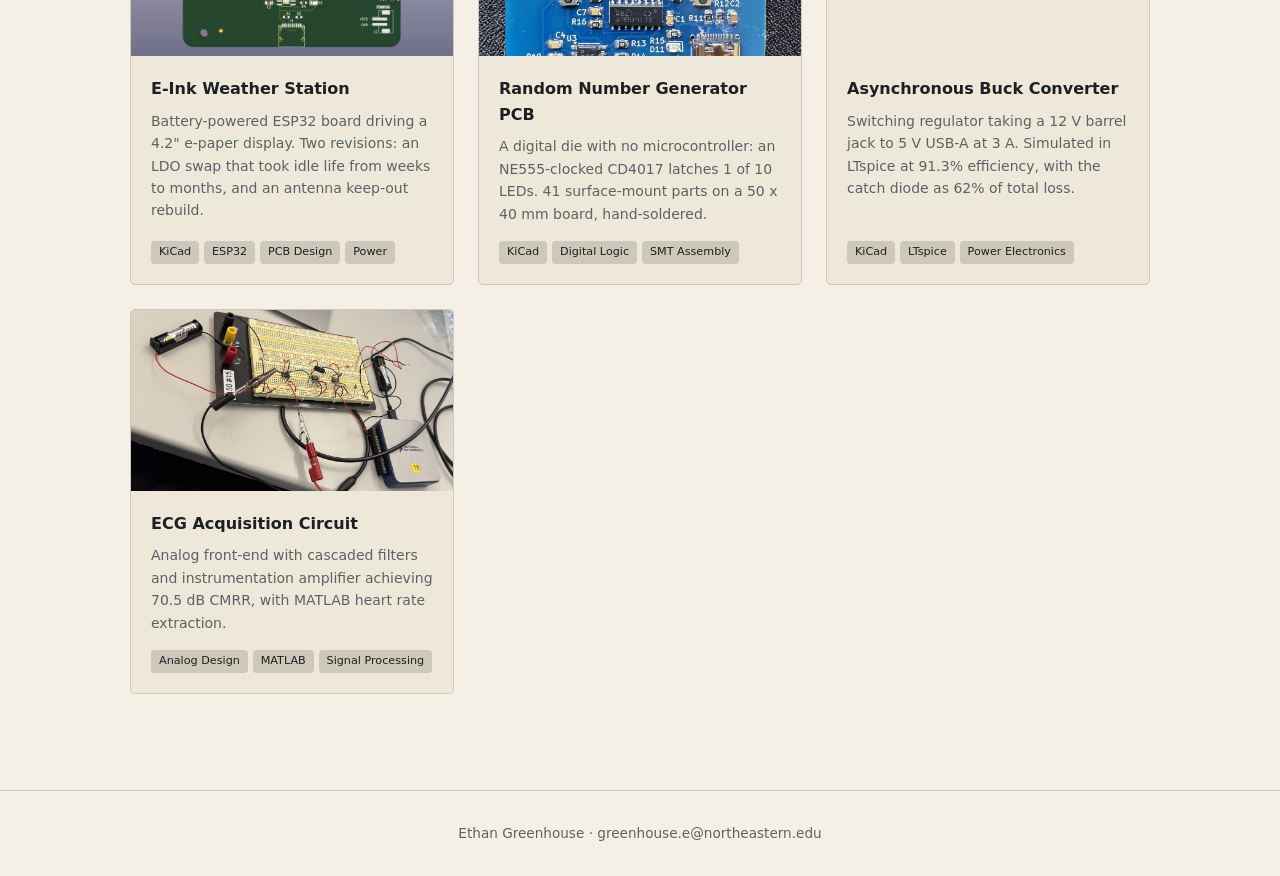
==== commit c7ce0465: "Lead the homepage summary with the hardware work The bio spent about 70% of its words on the quality" ====
--- a/index.html
+++ b/index.html
@@ -4,19 +4,19 @@
   <meta charset="UTF-8" />
   <meta name="viewport" content="width=device-width, initial-scale=1.0" />
   <title>Ethan Greenhouse - Electrical Engineering Portfolio</title>
-  <meta name="description" content="Electrical Engineering student at Northeastern University. Portfolio of PCB design, embedded firmware, and analog projects." />
+  <meta name="description" content="Electrical Engineering student at Northeastern University. Portfolio of PCB design, power electronics, and analog circuit work." />
   <link rel="canonical" href="https://ethangreenhouse.com/" />
 
   <meta property="og:type" content="website" />
   <meta property="og:url" content="https://ethangreenhouse.com/" />
   <meta property="og:title" content="Ethan Greenhouse - Electrical Engineering Portfolio" />
-  <meta property="og:description" content="Electrical Engineering student at Northeastern University. Portfolio of PCB design, embedded firmware, and analog projects." />
+  <meta property="og:description" content="Electrical Engineering student at Northeastern University. Portfolio of PCB design, power electronics, and analog circuit work." />
   <meta property="og:image" content="https://ethangreenhouse.com/images/og-image.png" />
 
   <meta name="twitter:card" content="summary_large_image" />
   <meta name="twitter:url" content="https://ethangreenhouse.com/" />
   <meta name="twitter:title" content="Ethan Greenhouse - Electrical Engineering Portfolio" />
-  <meta name="twitter:description" content="Electrical Engineering student at Northeastern University. Portfolio of PCB design, embedded firmware, and analog projects." />
+  <meta name="twitter:description" content="Electrical Engineering student at Northeastern University. Portfolio of PCB design, power electronics, and analog circuit work." />
   <meta name="twitter:image" content="https://ethangreenhouse.com/images/og-image.png" />
 
   <link rel="icon" type="image/png" href="images/favicon.png" />
@@ -41,7 +41,9 @@
     ],
     "knowsAbout": [
       "PCB Design",
-      "Embedded Firmware",
+      "Schematic Capture",
+      "PCB Layout",
+      "Design for Manufacturability",
       "Analog Circuit Design",
       "Signal Processing",
       "Altium Designer",
@@ -76,7 +78,7 @@
         <h1>Ethan Greenhouse</h1>
         <p class="tagline">Electrical Engineering Student · Northeastern University · Class of 2028</p>
         <p class="bio">
-          Electrical Engineering student at Northeastern University with a focus on PCB design and power electronics. Completed a Quality Engineer co-op at AvtechTyee, where I replaced manual PCBA inspection with a Keyence machine vision system covering 25+ board types, and built a Python supplier-risk model now used in monthly reviews of 150+ suppliers.
+          I design printed circuit boards, from schematic capture through layout and DFM to a fabricated board I assemble and bring up myself. Most recently a Quality Engineer co-op at AvtechTyee, working on circuit board inspection in an aerospace supply chain.
         </p>
         <a href="#projects" class="btn">View My Work</a>
       </div>
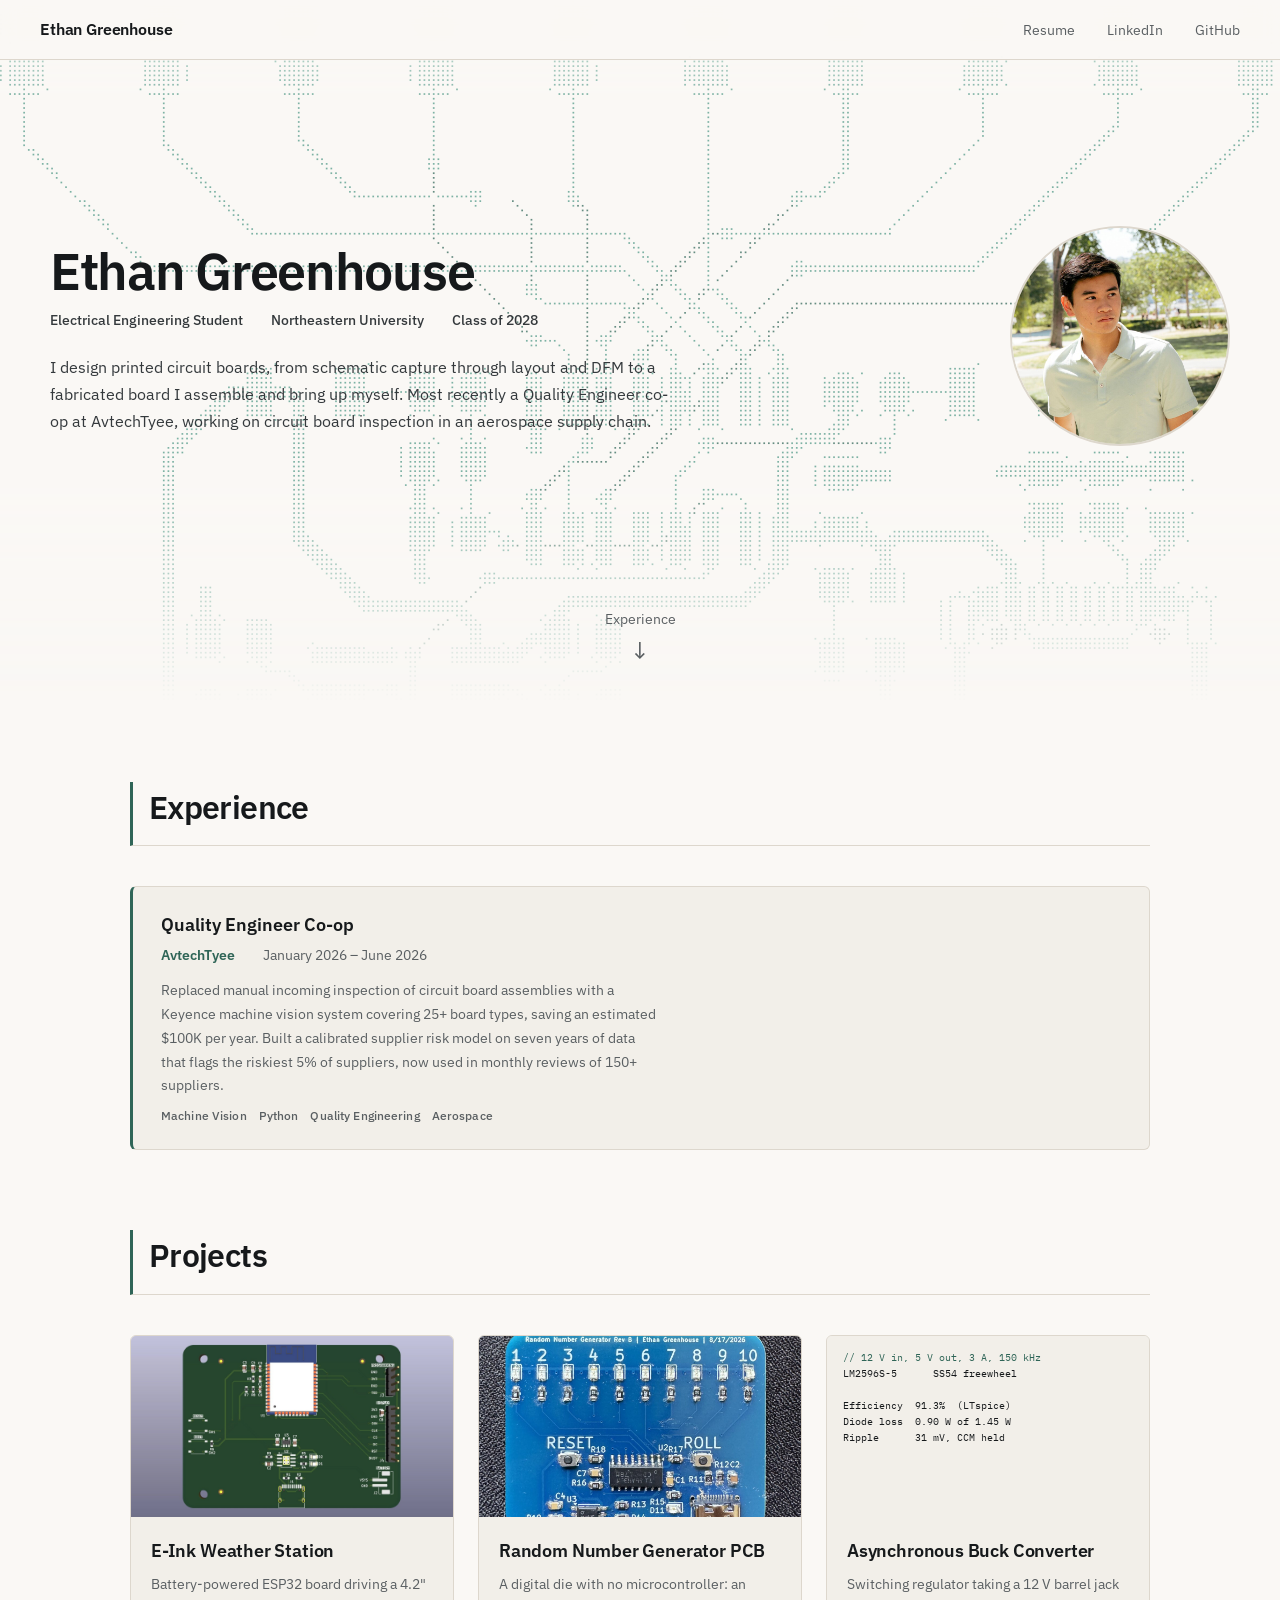
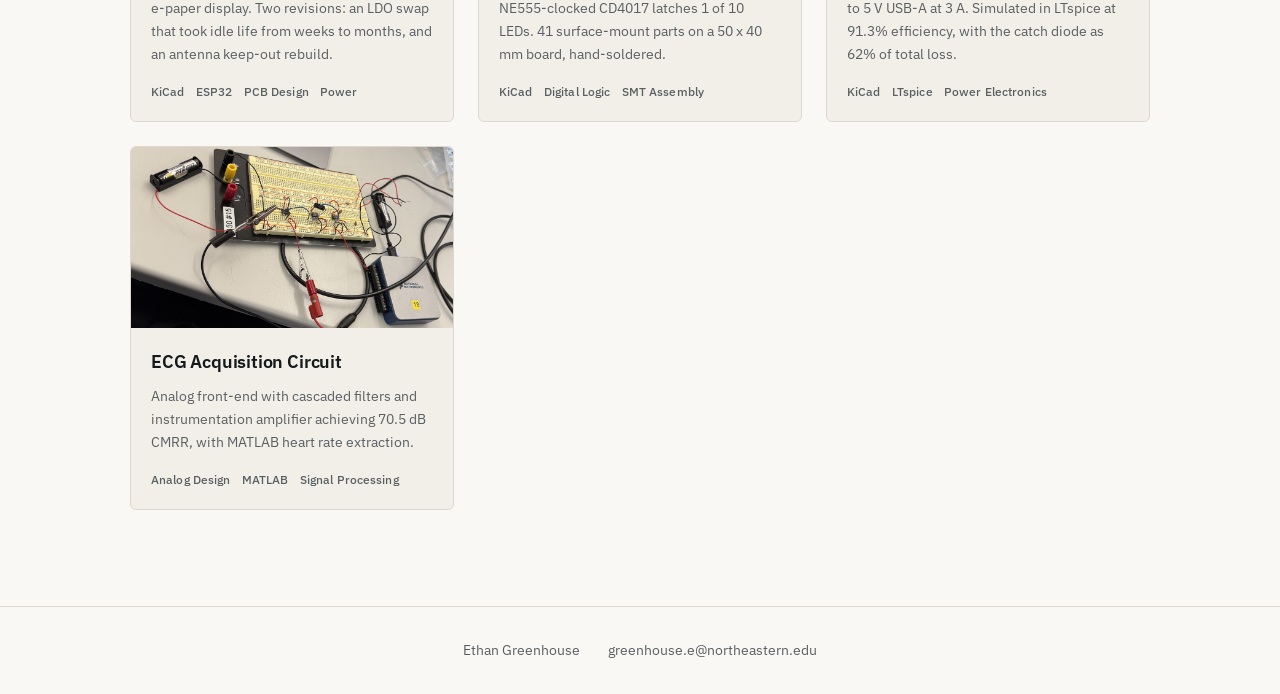
==== commit c00fe4a5: "Rework typography, palette and project page layout Typography: IBM Plex Sans and Plex Mono replace t" ====
--- a/index.html
+++ b/index.html
@@ -20,6 +20,9 @@
   <meta name="twitter:image" content="https://ethangreenhouse.com/images/og-image.png" />
 
   <link rel="icon" type="image/png" href="images/favicon.png" />
+  <link rel="preconnect" href="https://fonts.googleapis.com" />
+  <link rel="preconnect" href="https://fonts.gstatic.com" crossorigin />
+  <link rel="stylesheet" href="https://fonts.googleapis.com/css2?family=IBM+Plex+Mono:wght@400;500&amp;family=IBM+Plex+Sans:wght@400;500;600;700&amp;display=swap" />
   <link rel="stylesheet" href="style.css" />
 
   <script type="application/ld+json">
@@ -76,20 +79,19 @@
     <div class="hero-content">
       <div class="hero-text">
         <h1>Ethan Greenhouse</h1>
-        <p class="tagline">Electrical Engineering Student · Northeastern University · Class of 2028</p>
+        <p class="tagline meta-row"><span>Electrical Engineering Student</span><span>Northeastern University</span><span>Class of 2028</span></p>
         <p class="bio">
           I design printed circuit boards, from schematic capture through layout and DFM to a fabricated board I assemble and bring up myself. Most recently a Quality Engineer co-op at AvtechTyee, working on circuit board inspection in an aerospace supply chain.
         </p>
-        <a href="#projects" class="btn">View My Work</a>
       </div>
       <div class="hero-photo">
         <img src="images/profile.jpg" alt="Ethan Greenhouse" />
       </div>
     </div>
-    <div class="scroll-hint">
-      <span>Projects</span>
-      <div class="arrow">↓</div>
-    </div>
+    <a href="#experience" class="scroll-hint">
+      <span>Experience</span>
+      <span class="arrow" aria-hidden="true">↓</span>
+    </a>
   </section>
 
   <!-- EXPERIENCE -->
@@ -97,7 +99,7 @@
     <h2>Experience</h2>
     <a href="projects/avtechtyee-coop.html" class="experience-card">
       <div class="experience-role">Quality Engineer Co-op</div>
-      <div class="experience-meta">AvtechTyee · January 2026 – June 2026</div>
+      <div class="experience-meta meta-row"><span class="org">AvtechTyee</span><span>January 2026 – June 2026</span></div>
       <p class="experience-body">
         Replaced manual incoming inspection of circuit board assemblies with a Keyence machine vision
         system covering 25+ board types, saving an estimated $100K per year. Built a calibrated
@@ -189,7 +191,7 @@
 
   <!-- FOOTER -->
   <footer>
-    <p>Ethan Greenhouse · <a href="mailto:greenhouse.e@northeastern.edu">greenhouse.e@northeastern.edu</a></p>
+    <p class="meta-row"><span>Ethan Greenhouse</span><a href="mailto:greenhouse.e@northeastern.edu">greenhouse.e@northeastern.edu</a></p>
   </footer>
 
   <script src="circuit.js" defer></script>
--- a/style.css
+++ b/style.css
@@ -6,17 +6,44 @@
 }
 
 :root {
-  --bg:         #f5f0e6;   /* cream */
-  --surface:    #ede8da;   /* slightly deeper cream — cards, surfaces */
-  --border:     #cdc8ba;   /* warm gray border */
-  --text:       #1c2022;   /* charcoal */
-  --muted:      #5c6264;   /* medium charcoal */
-  --accent:     #4e9785;   /* muted teal-green */
-  --accent-dark:#3a7264;   /* darker teal-green — hover states */
-  --accent-dim: #dce9e6;   /* very muted teal-green — tag backgrounds */
-  --thumb-bg:   #dbd6ca;   /* warm gray — card thumbnail placeholder */
-  --radius:     5px;
+  /* Palette: paper, ink, and one green taken off the board. */
+  --bg:         #faf8f5;   /* warm white */
+  --surface:    #f2efe9;   /* one step down — cards, panels, code blocks */
+  --border:     #ddd7cd;   /* warm gray border */
+  --text:       #16191b;   /* ink */
+  --ink-soft:   #34393c;   /* body text that sits over the circuit field */
+  --muted:      #5a5f62;   /* secondary text */
+  --accent:     #2f6557;   /* board green — links, button, section rules.
+                              Also the back-copper shade in the hero field,
+                              so the one green on the site has one meaning. */
+  --accent-dark:#234e42;   /* board green, hover */
+  --thumb-bg:   #e6e1d8;   /* card thumbnail backing */
+
+  /* Type scale: 12 / 14 / 16 / 18 / 24 / 32, plus one fluid display step.
+     Every size on the site is one of these. */
+  --fs-xs:      0.75rem;
+  --fs-sm:      0.875rem;
+  --fs-base:    1rem;
+  --fs-md:      1.125rem;
+  --fs-lg:      1.5rem;
+  --fs-xl:      2rem;
+  --fs-display: clamp(1.75rem, 6vw, 3.25rem);
+
+  --font-sans: 'IBM Plex Sans', 'Segoe UI', system-ui, -apple-system, sans-serif;
+  --font-mono: 'IBM Plex Mono', 'Consolas', 'Monaco', monospace;
+
+  /* Radius by kind of object, not one value for everything. A photograph is
+     not a button and should not share its corners. */
+  --radius-media:   2px;   /* images and renders */
+  --radius-control: 4px;   /* buttons, code blocks */
+  --radius-card:    6px;   /* cards and panels */
+  --radius-chip:    3px;   /* tags, inline code */
+
   --nav-h:      60px;
+  --measure:    62ch;      /* prose line length cap: ~80 rendered characters
+                              at the 16px body size. Wide enough that the
+                              column fills its container instead of leaving a
+                              dead strip down the right. */
 }
 
 html {
@@ -26,9 +53,10 @@
 body {
   background: var(--bg);
   color: var(--text);
-  font-family: 'Segoe UI', system-ui, -apple-system, sans-serif;
+  font-family: var(--font-sans);
   font-size: 16px;
   line-height: 1.6;
+  -webkit-font-smoothing: antialiased;
 }
 
 a {
@@ -36,14 +64,25 @@
   text-decoration: none;
 }
 
+/* Meta lines: several short facts on one row, separated by space rather than
+   punctuation, wrapping to their own lines when there is no room. */
+.meta-row {
+  display: flex;
+  flex-wrap: wrap;
+  column-gap: 1.75rem;
+  row-gap: 0.1rem;
+}
+
 /* ── Nav ── */
-nav {
+/* Scoped to the site header: a bare `nav` selector also catches the
+   section index inside project pages. */
+body > nav {
   position: fixed;
   top: 0;
   left: 0;
   right: 0;
   height: var(--nav-h);
-  background: rgba(245, 240, 230, 0.92);
+  background: rgba(250, 248, 245, 0.92);
   backdrop-filter: blur(10px);
   border-bottom: 1px solid var(--border);
   display: flex;
@@ -53,35 +92,43 @@
   z-index: 100;
 }
 
+/* On the project pages this is a link back to the homepage. It is the site
+   name, not a call to action, so it stays ink rather than copper. */
 .nav-name {
+  color: var(--text);
   font-weight: 600;
-  font-size: 1rem;
-  letter-spacing: 0.02em;
-}
-
-nav ul {
+  font-size: var(--fs-base);
+  letter-spacing: -0.01em;
+}
+
+body > nav ul {
   list-style: none;
   display: flex;
   gap: 2rem;
 }
 
-nav ul a {
-  color: var(--muted);
-  font-size: 0.9rem;
+body > nav ul a {
+  color: var(--muted);
+  font-size: var(--fs-sm);
   transition: color 0.2s;
 }
 
-nav ul a:hover {
+body > nav ul a:hover {
   color: var(--text);
 }
 
 /* ── Hero ── */
 #hero {
-  min-height: 100vh;
+  position: relative;
+  overflow: hidden;
+  /* Capped so the content does not float in a sea of empty space on a tall
+     monitor, and does not get crushed on a short laptop. Tightened when the
+     call-to-action button came out, since the text block got shorter. */
+  min-height: clamp(520px, 78vh, 760px);
   display: flex;
   flex-direction: column;
   justify-content: center;
-  padding: calc(var(--nav-h) + 2rem) 2.5rem 2rem;
+  padding: calc(var(--nav-h) + 1.5rem) 2.5rem 1rem;
 }
 
 .hero-content {
@@ -89,9 +136,9 @@
   align-items: center;
   gap: 4rem;
   flex: 1;
-  padding: 3rem 0;
+  padding: 1.5rem 0;
   width: 100%;
-  max-width: 1020px;
+  max-width: 1180px;
   margin: 0 auto;
 }
 
@@ -100,59 +147,32 @@
 }
 
 .hero-text h1 {
-  font-size: clamp(2.2rem, 5vw, 3.5rem);
-  font-weight: 700;
-  letter-spacing: -0.02em;
-  margin-bottom: 0.5rem;
+  font-size: var(--fs-display);
+  font-weight: 600;
+  letter-spacing: -0.025em;
+  line-height: 1.05;
+  margin-bottom: 0.65rem;
 }
 
 .tagline {
-  color: var(--accent);
-  font-size: 1rem;
-  margin-bottom: 1.5rem;
+  color: var(--ink-soft);
+  font-size: var(--fs-sm);
+  font-weight: 500;
+  margin-bottom: 1.4rem;
 }
 
 .bio {
-  color: var(--muted);
-  font-size: 1rem;
-  max-width: 520px;
-  margin-bottom: 2rem;
-  line-height: 1.75;
-}
-
-.btn {
-  display: inline-block;
-  padding: 0.65rem 1.5rem;
-  background: var(--accent);
-  color: #fff;
-  border: none;
-  border-radius: var(--radius);
-  font-size: 0.9rem;
-  font-weight: 600;
-  letter-spacing: 0.03em;
-  transition: background 0.2s;
-}
-
-.btn:hover {
-  background: var(--accent-dark);
+  /* Near-ink rather than muted: this sits over the circuit field, and muted
+     grey does not hold up against the densest part of the copper. */
+  color: var(--ink-soft);
+  font-size: var(--fs-base);
+  max-width: var(--measure);
+  line-height: 1.7;
 }
 
 /* Hero photo */
 .hero-photo {
   flex-shrink: 0;
-}
-
-.photo-placeholder {
-  width: 220px;
-  height: 220px;
-  border-radius: 50%;
-  border: 2px dashed var(--border);
-  background: var(--surface);
-  display: flex;
-  align-items: center;
-  justify-content: center;
-  color: var(--muted);
-  font-size: 0.85rem;
 }
 
 .hero-photo img {
@@ -164,20 +184,32 @@
 }
 
 /* Scroll hint */
+/* With the hero button gone this is the only way down other than scrolling,
+   so it is a real link and sized to be worth aiming at. */
 .scroll-hint {
-  display: flex;
+  display: inline-flex;
   flex-direction: column;
   align-items: center;
-  gap: 0.35rem;
-  color: var(--muted);
-  font-size: 0.75rem;
-  letter-spacing: 0.08em;
-  text-transform: uppercase;
-  padding-bottom: 1.5rem;
+  gap: 0.5rem;
+  color: var(--muted);
+  font-size: var(--fs-sm);
+  padding: 0.8rem 1.25rem 1.5rem;
+  transition: color 0.2s;
+}
+
+.scroll-hint:hover {
+  color: var(--text);
+}
+
+.scroll-hint:focus-visible {
+  outline: 2px solid var(--accent);
+  outline-offset: 2px;
+  border-radius: var(--radius-control);
 }
 
 .arrow {
-  font-size: 1.1rem;
+  font-size: var(--fs-lg);
+  line-height: 1;
   animation: bob 1.8s ease-in-out infinite;
 }
 
@@ -186,16 +218,14 @@
   50%       { transform: translateY(5px); }
 }
 
+@media (prefers-reduced-motion: reduce) {
+  html { scroll-behavior: auto; }
+  .arrow { animation: none; }
+}
+
 /* ── Hero circuit background ── */
-#hero {
-  position: relative;
-  overflow: hidden;
-}
-
 #hero .scroll-hint {
-  width: 100%;
-  max-width: 1020px;
-  margin: 0 auto;
+  align-self: center;
 }
 
 /* Sits behind everything and never takes pointer events, so the button and
@@ -233,6 +263,19 @@
   }
 }
 
+/* ── Section headings ── */
+#projects h2,
+#experience h2 {
+  font-size: var(--fs-xl);
+  font-weight: 600;
+  letter-spacing: -0.02em;
+  margin-bottom: 2.5rem;
+  padding-bottom: 0.75rem;
+  padding-left: 1rem;
+  border-bottom: 1px solid var(--border);
+  border-left: 3px solid var(--accent);
+}
+
 /* ── Experience ── */
 #experience {
   max-width: 1100px;
@@ -245,7 +288,7 @@
   background: var(--surface);
   border: 1px solid var(--border);
   border-left: 3px solid var(--accent);
-  border-radius: var(--radius);
+  border-radius: var(--radius-card);
   padding: 1.5rem 1.75rem;
   color: var(--text);
   transition: border-color 0.2s, transform 0.2s;
@@ -257,20 +300,26 @@
 }
 
 .experience-role {
-  font-size: 1.05rem;
+  font-size: var(--fs-md);
   font-weight: 600;
 }
 
 .experience-meta {
+  color: var(--muted);
+  font-size: var(--fs-sm);
+  margin: 0.25rem 0 0.8rem;
+}
+
+.experience-meta .org {
   color: var(--accent);
-  font-size: 0.875rem;
-  margin: 0.2rem 0 0.7rem;
+  font-weight: 600;
 }
 
 .experience-card p.experience-body {
   color: var(--muted);
-  font-size: 0.9rem;
-  line-height: 1.65;
+  font-size: var(--fs-sm);
+  line-height: 1.7;
+  max-width: var(--measure);
 }
 
 /* ── Projects ── */
@@ -280,17 +329,6 @@
   padding: 5rem 2.5rem 6rem;
 }
 
-#projects h2,
-#experience h2 {
-  font-size: 1.75rem;
-  font-weight: 700;
-  margin-bottom: 2.5rem;
-  padding-bottom: 0.75rem;
-  padding-left: 1rem;
-  border-bottom: 1px solid var(--border);
-  border-left: 3px solid var(--accent);
-}
-
 .project-grid {
   display: grid;
   grid-template-columns: repeat(auto-fill, minmax(300px, 1fr));
@@ -303,7 +341,7 @@
   flex-direction: column;
   background: var(--surface);
   border: 1px solid var(--border);
-  border-radius: var(--radius);
+  border-radius: var(--radius-card);
   overflow: hidden;
   color: var(--text);
   transition: border-color 0.2s, transform 0.2s;
@@ -324,7 +362,7 @@
   align-items: center;
   justify-content: center;
   color: var(--muted);
-  font-size: 0.85rem;
+  font-size: var(--fs-sm);
 }
 
 /* Absolutely positioned so the image cannot contribute intrinsic height.
@@ -339,16 +377,6 @@
   object-fit: cover;
 }
 
-/* Coming Soon thumbnail variant */
-.card-thumb-soon {
-  background: var(--surface);
-  color: var(--muted);
-  font-size: 0.9rem;
-  font-weight: 500;
-  letter-spacing: 0.08em;
-  text-transform: uppercase;
-}
-
 /* Code snippet thumbnail variant */
 .card-thumb-code {
   background: var(--surface);
@@ -358,11 +386,13 @@
   overflow: hidden;
 }
 
+/* Sized to fit the 16:9 box rather than to the scale, because this is a
+   picture of code, not text anyone is expected to read. */
 .card-thumb-code pre {
   margin: 0;
-  font-family: 'Consolas', 'Monaco', 'Courier New', monospace;
-  font-size: 0.65rem;
-  line-height: 1.5;
+  font-family: var(--font-mono);
+  font-size: 0.625rem;
+  line-height: 1.6;
   color: var(--text);
   white-space: pre;
   overflow: hidden;
@@ -370,7 +400,6 @@
 
 .card-thumb-code .cc {
   color: var(--accent);
-  font-style: italic;
 }
 
 .card-body {
@@ -382,53 +411,55 @@
 }
 
 .card-body h3 {
-  font-size: 1rem;
+  font-size: var(--fs-md);
   font-weight: 600;
+  letter-spacing: -0.01em;
 }
 
 .card-body p {
   color: var(--muted);
-  font-size: 0.875rem;
-  line-height: 1.6;
+  font-size: var(--fs-sm);
+  line-height: 1.65;
   flex: 1;
 }
 
+/* ── Tags ── */
 .tags {
   list-style: none;
   display: flex;
   flex-wrap: wrap;
-  gap: 0.4rem;
+  gap: 0.75rem;
   margin-top: 0.5rem;
+}
+
+.tags li {
+  color: var(--muted);
+  font-size: var(--fs-xs);
+  font-weight: 500;
+  letter-spacing: 0.01em;
 }
 
 .card .tags {
   flex-wrap: nowrap;
   overflow: hidden;
-  gap: 0.3rem;
+  gap: 0.7rem;
 }
 
 .card .tags li {
-  font-size: 0.7rem;
-  padding: 0.15rem 0.5rem;
   white-space: nowrap;
   flex-shrink: 0;
-}
-
-.tags li {
-  background: var(--border);
-  color: var(--text);
-  font-size: 0.75rem;
-  padding: 0.2rem 0.6rem;
-  border-radius: 4px;
 }
 
 /* ── Footer ── */
 footer {
   border-top: 1px solid var(--border);
-  text-align: center;
   padding: 2rem;
   color: var(--muted);
-  font-size: 0.85rem;
+  font-size: var(--fs-sm);
+}
+
+footer p {
+  justify-content: center;
 }
 
 footer a {
@@ -441,16 +472,12 @@
 
 /* ── Responsive ── */
 @media (max-width: 880px) {
-  nav {
+  body > nav {
     padding: 0 1.5rem;
   }
 
-  nav ul {
+  body > nav ul {
     gap: 1.2rem;
-  }
-
-  nav ul a {
-    font-size: 0.85rem;
   }
 }
 
@@ -466,30 +493,32 @@
     margin: 0 auto 2rem;
   }
 
-  .hero-text h1 {
-    font-size: 2rem;
-  }
-
-  .photo-placeholder,
+  /* Centred text and a flex meta row fight each other, so the row centres
+     with the rest of the column. */
+  .hero-text .meta-row {
+    justify-content: center;
+    column-gap: 1rem;
+  }
+
   .hero-photo img {
     width: 180px;
     height: 180px;
   }
 
-  nav {
+  body > nav {
     padding: 0 1rem;
   }
 
-  nav ul {
+  body > nav ul {
     gap: 1rem;
   }
 
-  nav ul a {
-    font-size: 0.8rem;
+  body > nav ul a {
+    font-size: var(--fs-xs);
   }
 
   .nav-name {
-    font-size: 0.9rem;
+    font-size: var(--fs-sm);
   }
 
   #hero,
@@ -510,7 +539,7 @@
 
   #projects h2,
   #experience h2 {
-    font-size: 1.4rem;
+    font-size: var(--fs-lg);
   }
 
   .project-grid {
@@ -523,14 +552,14 @@
     flex-wrap: wrap;
     overflow: visible;
   }
+
+  .meta-row {
+    column-gap: 1rem;
+  }
 }
 
 @media (max-width: 420px) {
-  nav ul {
+  body > nav ul {
     gap: 0.7rem;
   }
-
-  .hero-text h1 {
-    font-size: 1.7rem;
-  }
-}
+}
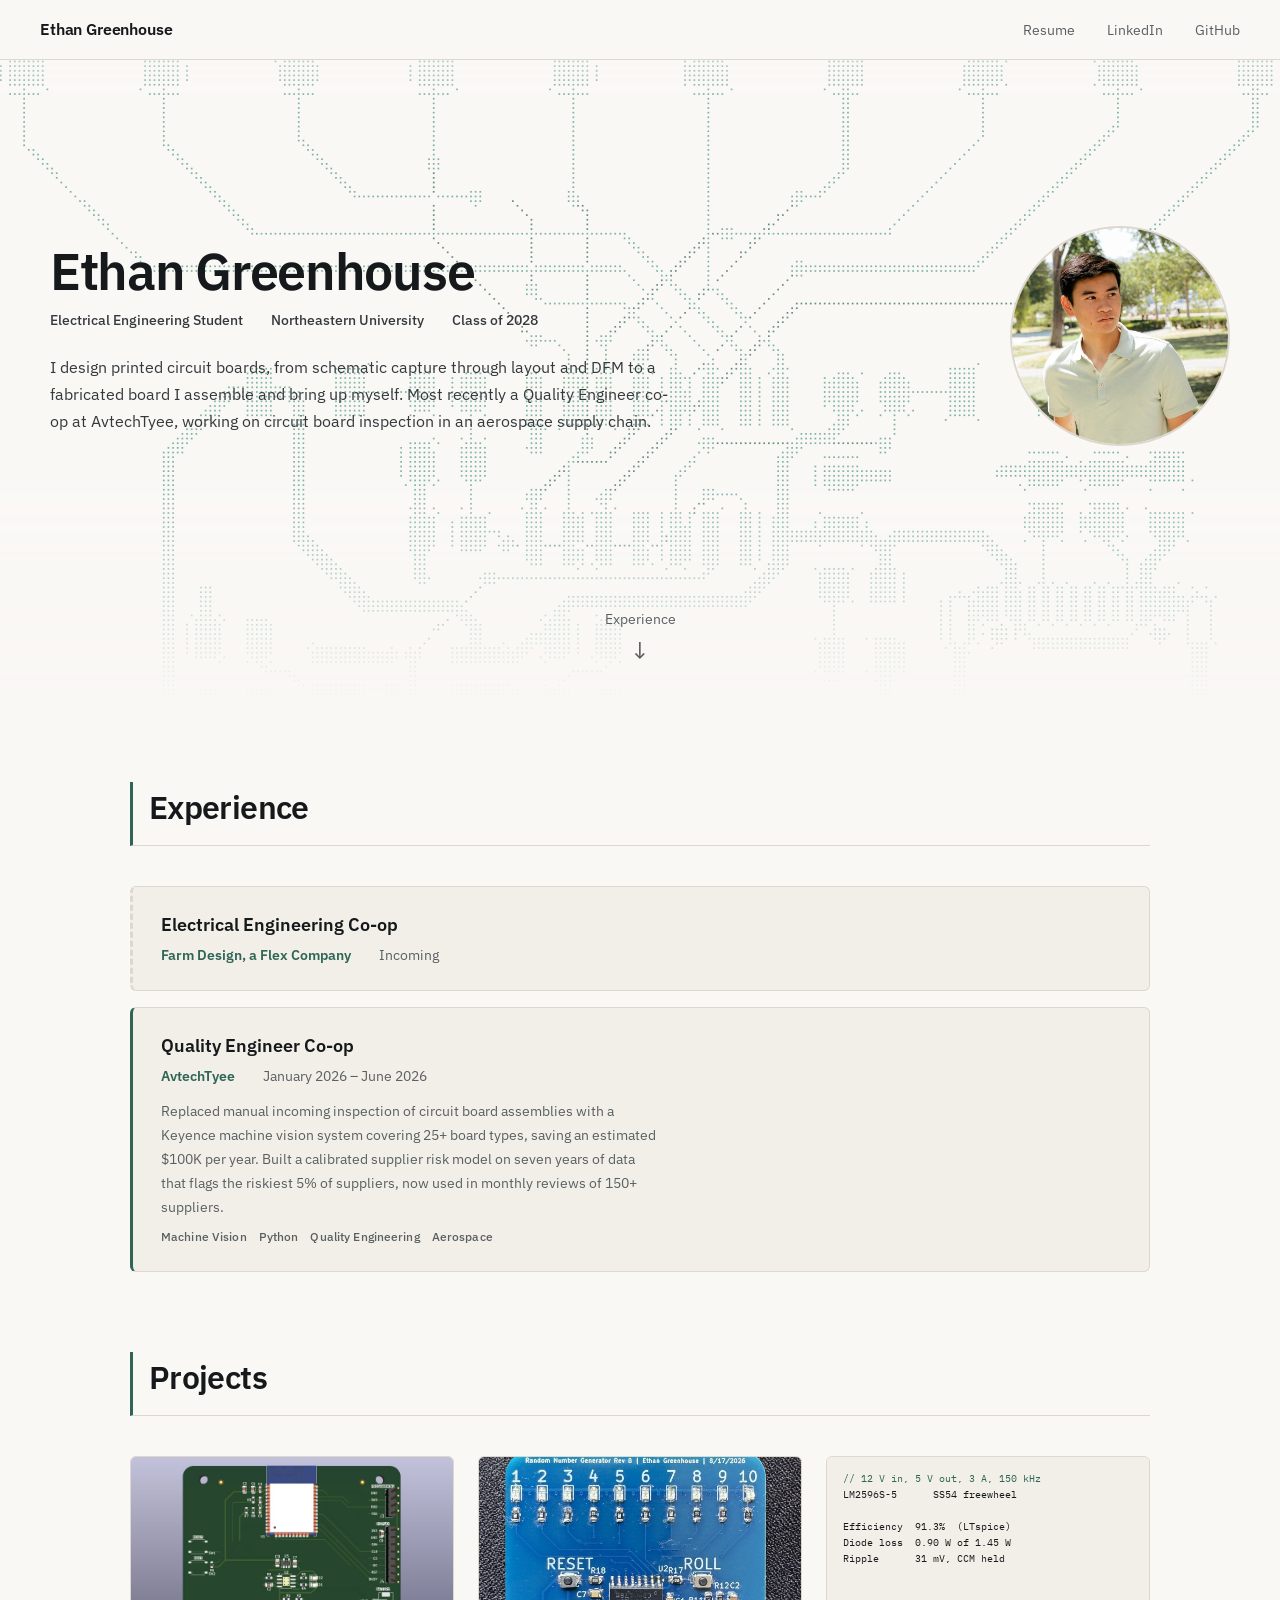
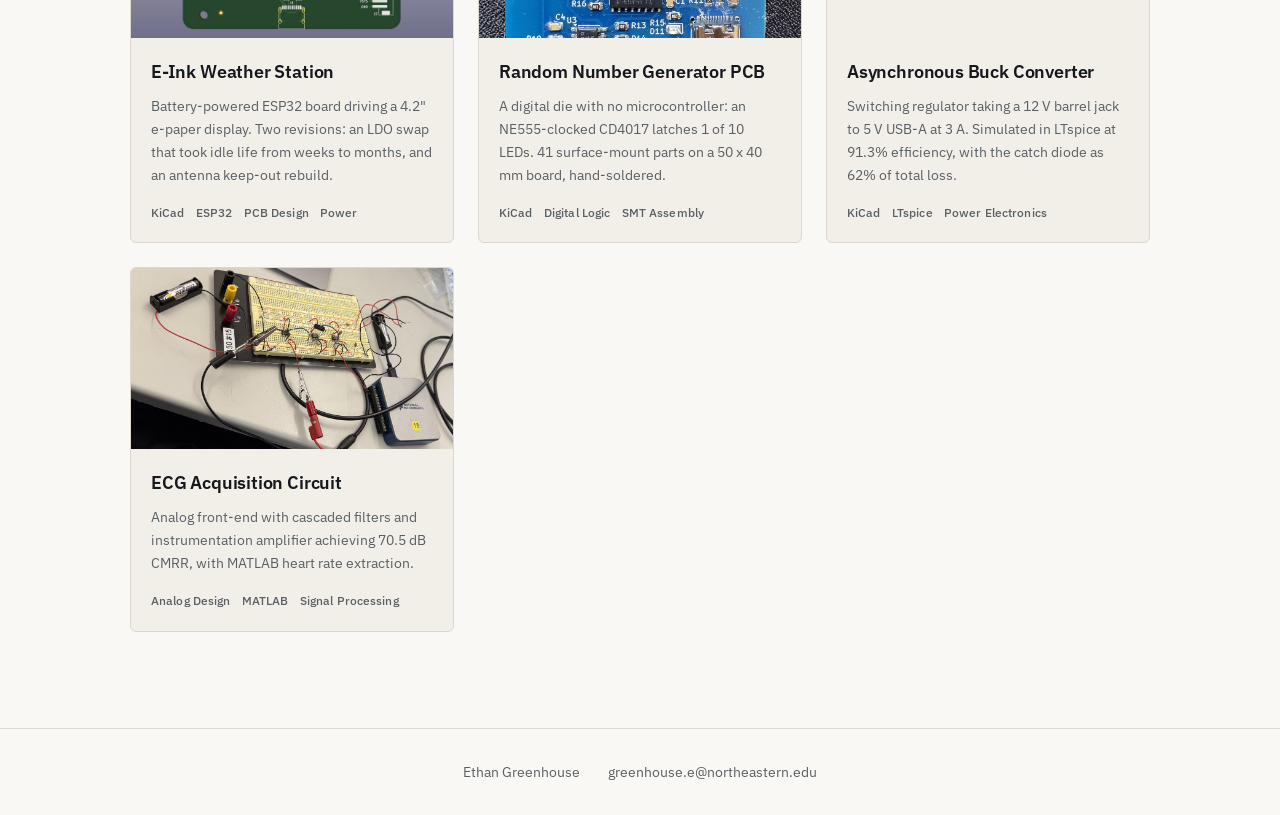
==== commit 88f6e1f9: "Add an incoming Farm Design co-op placeholder to Experience Sits above the AvtechTyee card. No dates" ====
--- a/index.html
+++ b/index.html
@@ -97,6 +97,14 @@
   <!-- EXPERIENCE -->
   <section id="experience">
     <h2>Experience</h2>
+    <div class="experience-card experience-card--upcoming">
+      <div class="experience-role">Electrical Engineering Co-op</div>
+      <div class="experience-meta meta-row">
+        <span class="org">Farm Design, a Flex Company</span>
+        <span>Incoming</span>
+      </div>
+    </div>
+
     <a href="projects/avtechtyee-coop.html" class="experience-card">
       <div class="experience-role">Quality Engineer Co-op</div>
       <div class="experience-meta meta-row"><span class="org">AvtechTyee</span><span>January 2026 – June 2026</span></div>
--- a/style.css
+++ b/style.css
@@ -299,6 +299,27 @@
   transform: translateY(-3px);
 }
 
+.experience-card + .experience-card {
+  margin-top: 1rem;
+}
+
+/* Not started yet, so there is no page to link to and nothing to lift on
+   hover. The dashed edge marks it as pending rather than part of the record. */
+.experience-card--upcoming {
+  border-left-style: dashed;
+  border-left-color: var(--border);
+}
+
+.experience-card--upcoming:hover {
+  border-color: var(--border);
+  transform: none;
+}
+
+/* No body copy on a placeholder, so the meta row is the last thing in it. */
+.experience-card--upcoming .experience-meta {
+  margin-bottom: 0;
+}
+
 .experience-role {
   font-size: var(--fs-md);
   font-weight: 600;
